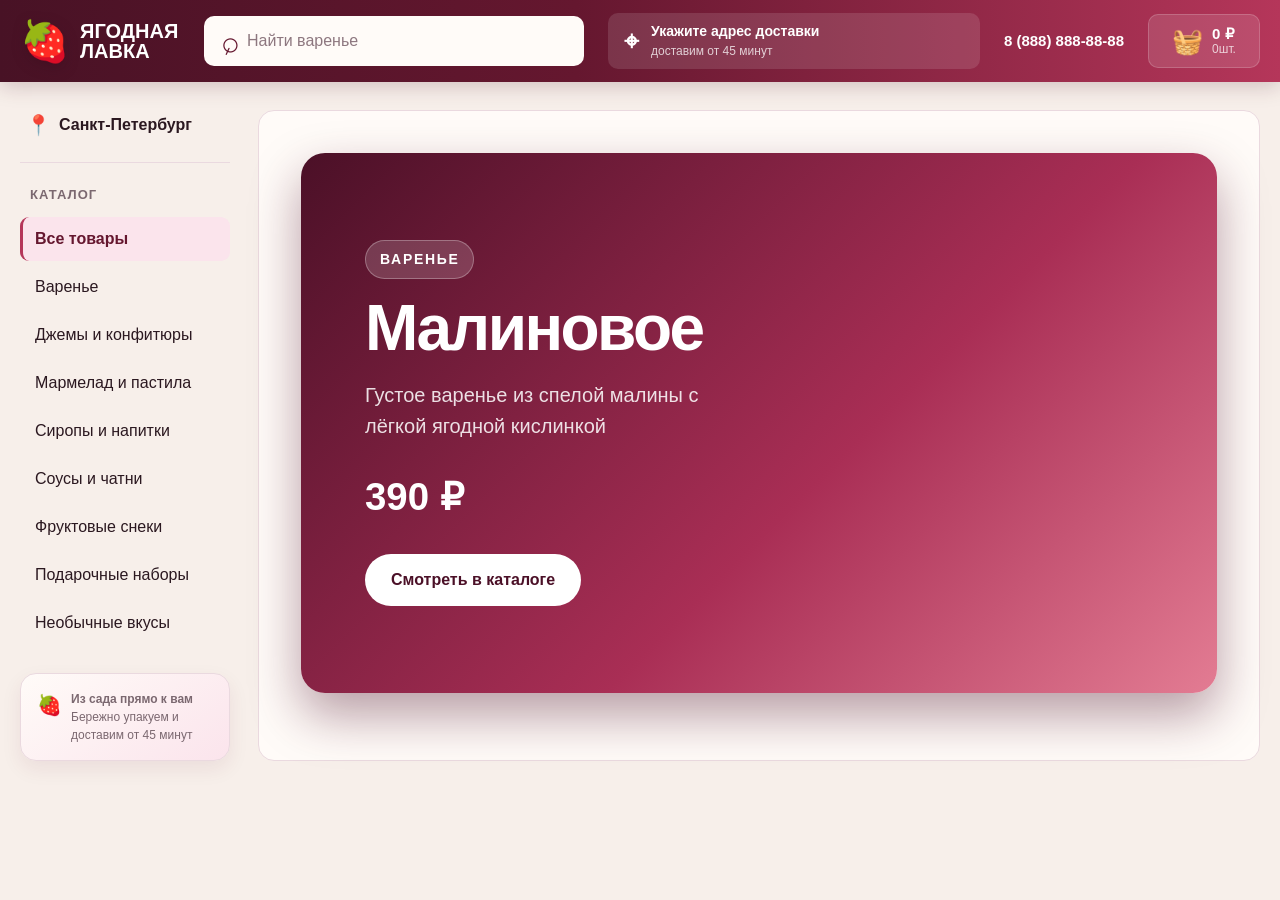
==== web-shop/index.html @ 13951e91 "Add main for the left column" ====
<!doctype html>
<html lang="ru">
  <head>
    <meta charset="UTF-8" />
    <meta name="viewport" content="width=device-width, initial-scale=1.0" />
    <title>Ягодная лавка</title>
    <link rel="stylesheet" href="style.css" />
    <script src="script.js" defer></script>
  </head>

  <body id="top">
    <!-- Шапка -->
    <!-- Логотип -->
    <header class="site-header">
      <div class="site-header__inner">
        <a
          class="logo"
          href="#top"
          aria-label="Ягодная лавка - перейти на главную"
        >
          <span class="logo__icon" aria-hidden="true">🍓</span>
          <span class="logo__text">Ягодная<br />лавка</span>
        </a>
        <!-- Форма поиска -->
        <form class="search" id="search-form" role="search">
          <label class="visually-hidden" for="search-input">
            Поиск товаров
          </label>
          <span class="search__icon" aria-hidden="true">⌕</span>
          <input
            class="search__input"
            id="search-input"
            name="search"
            type="search"
            placeholder="Найти варенье"
            autocomplete="off"
          />
        </form>
        <!-- Адрес доставки -->
        <div class="delivery-info">
          <span class="delivery-info__icon" aria-hidden="true">⌖</span>
          <span>
            <strong>Укажите адрес доставки</strong>
            <small>доставим от 45 минут</small>
          </span>
        </div>
        <!-- Номер для связи -->
        <a class="phone" href="tel:+78888888888">8 (888) 888-88-88</a>

        <button
          class="cart-button"
          id="open-cart-button"
          type="button"
          aria-label="Открыть корзину"
        >
          <span class="cart-button__icon" aria-hidden="true">🧺</span>
          <span class="cart-button__text">
            <strong id="header-cart-total">0 ₽</strong>
            <small><span id="header-cart-count">0</span>шт.</small>
          </span>
        </button>
      </div>
    </header>

    <div class="page" id="top">
      <!-- Боковое меню каталога -->
      <aside class="sidebar" aria-label="Разделы Ягодной лавки">
        <p class="sidebar__city">
          <span class="sidebar__city-icon" aria-hidden="true">📍</span>
          Санкт-Петербург
        </p>

        <nav class="sidebar__nav" aria-label="Категории товаров">
          <h2 class="sidebar__title">Каталог</h2> 

          <button class="sidebar__link is-active" type="button" data-category="Все">Все товары</button>
          <button class="sidebar__link" type="button" data-category="Варенье">Варенье</button>
          <button class="sidebar__link" type="button" data-category="Джемы и конфитюры">Джемы и конфитюры</button>
          <button class="sidebar__link" type="button" data-category="Мармелад и пастила">Мармелад и пастила</button>
          <button class="sidebar__link" type="button" data-category="Сиропы и напитки">Сиропы и напитки</button>
          <button class="sidebar__link" type="button" data-category="Соусы и чатни">Соусы и чатни</button>
          <button class="sidebar__link" type="button" data-category="Фркутовые снеки">Фруктовые снеки</button>
          <button class="sidebar__link" type="button" data-category="Подарочные наборы">Подарочные наборы</button>
          <button class="sidebar__link" type="button" data-category="Необычные вкусы">Необычные вкусы</button>
        </nav>
        <div class="sidebar__note">
          <span aria-hidden="true">🍓</span>
          <p>
            <strong>Из сада прямо к вам</strong><br />Бережно упакуем и доставим от 45 минут
          </p>
        </div>
    </aside>

    <!-- Основное содержимое страницы -->
    <main class="content">
      <!-- главный баннер с меняющимися вкусами -->
       <section class="flavor-hero" id="hero" aria-labelledby="hero-title">
        <!-- весь текст -->
          <div class="flavor-hero__content">
            <p class="flavor-hero__type" id="hero-type">
              Варенье
            </p>
            <h1 class="flavor-hero__title" id="hero-title">
              Малиновое
            </h1>
            <p class="flavor-hero__description" id="hero-description">
              Густое варенье из спелой малины с лёгкой ягодной кислинкой
            </p>
            <p class="flavor-hero__price" id="hero-price">
              390 ₽
            </p>
            <a class="flavor-hero__button" id="hero-button" href="#catalog">
              Смотреть в каталоге
            </a>
          </div>

          <!-- Банка и названия вкусов -->
          <div class="flavor-hero__visual"> 
            
          </div>
       </section>

    </main>
  </body>
</html>
---- web-shop/style.css ----
/* =========================================================
   1. Общие настройки и переменные
   ========================================================= */

:root {
  --color-primary: #b5365a;
  --color-primary-dark: #65172f;
  --color-accent: #e8b44f;
  --color-text: #2b1820;
  --color-surface: #fffbf8;
  --color-background: #f7efea;
  --color-border: #ead9df;
  --color-primary-light: #fbe4ec;
  --color-muted: #7b6870;
  --radius-medium: 16px;

  --radius-small: 10px;

  --page-width: 1600px;
  --transition: 180ms ease;
}

*,
*::before,
*::after {
  box-sizing: border-box;
}

html {
  scroll-behavior: smooth;
}

body {
  min-width: 320px;
  margin: 0;

  color: var(--color-text);
  background: var(--color-background);

  font-family: Arial, Helvetica, sans-serif;
  line-height: 1.5;
}

button,
input {
  font: inherit;
}

button,
a {
  -webkit-tap-highlight-color: transparent;
}

button {
  color: inherit;
}

a {
  color: inherit;
  text-decoration: none;
}

img {
  display: block;
  max-width: 100%;
}

h1,
h2,
h3,
p {
  margin-top: 0;
}

button:focus-visible,
a:focus-visible,
input:focus-visible {
  outline: 3px solid var(--color-accent);
  outline-offset: 3px;
}

.visually-hidden {
  position: absolute;

  width: 1px;
  height: 1px;

  padding: 0;
  margin: -1px;

  overflow: hidden;
  clip: rect(0, 0, 0, 0);
  white-space: nowrap;

  border: 0;
}

/* состояниии при наведении и фокусе */
.flavor-hero__button:hover,
.flavor-hero__button:focus-visible {
  color: #ffffff;
  background-color: transparent;
  border-color: rgba(255, 255, 255, 0.8);
  transform: translateY(-2px);
  box-shadow: 0 12px 24px rgba(58, 9, 28, 0.25);
}



.button {
  display: inline-flex;
  min-height: 48px;
  align-items: center;
  justify-content: center;
  padding: 12px 24px;
  border: 0;
  border-radius: 999px;
  font-weight: 700;
  cursor: pointer;
  transition:
    transform var(--transition),
    background-color var(--transition),
    box-shadow var(--transition);
}

.button:active {
  transform: translateY(0);
}

/* =========================================================
   2. Верхняя шапка
   ========================================================= */

.site-header {
  position: sticky;
  top: 0;
  z-index: 20;

  color: #ffffff;

  background: linear-gradient(
    90deg,
    #481225 0%,
    var(--color-primary-dark) 45%,
    var(--color-primary) 100%
  );

  box-shadow: 0 4px 20px rgba(72, 18, 37, 0.22);
}

.site-header__inner {
  display: grid;

  width: min(calc(100% - 40px), var(--page-width));
  min-height: 82px;

  grid-template-columns:
    160px
    minmax(230px, 380px)
    minmax(260px, 1fr)
    auto
    auto;

  align-items: center;
  gap: 24px;

  margin-inline: auto;
}

/* =========================================================
   3. Логотип
   ========================================================= */

.logo {
  display: inline-flex;
  align-items: center;
  gap: 10px;

  font-size: 20px;
  font-weight: 900;
  line-height: 1;
  text-transform: uppercase;
}

.logo__icon {
  font-size: 40px;
  line-height: 1;

  filter: drop-shadow(0 4px 7px rgba(45, 7, 22, 0.28));
}

/* =========================================================
   4. Поиск
   ========================================================= */

.search {
  display: flex;

  min-width: 0;
  height: 50px;

  align-items: center;
  gap: 8px;

  padding-inline: 16px;

  color: var(--color-text);
  background: var(--color-surface);

  border-radius: var(--radius-small);
}

.search:focus-within {
  box-shadow: 0 0 0 3px rgba(255, 207, 90, 0.9);
}

.search__icon {
  color: var(--color-primary-dark);

  font-size: 31px;
  line-height: 1;

  transform: rotate(-20deg);
}

.search__input {
  width: 100%;
  min-width: 0;

  padding: 0;

  color: var(--color-text);
  background: transparent;

  border: 0;
  outline: 0;
}

.search__input::placeholder {
  color: #8d777f;
}

/* =========================================================
   5. Информация о доставке
   ========================================================= */

.delivery-info {
  display: flex;

  min-width: 0;
  min-height: 54px;

  align-items: center;
  gap: 12px;

  padding: 10px 16px;

  background: rgba(255, 255, 255, 0.12);
  border-radius: var(--radius-small);

  font-size: 14px;
  font-weight: 700;
  line-height: 1.25;
}

.delivery-info__icon {
  flex-shrink: 0;

  font-size: 26px;
  line-height: 1;
}

.delivery-info__text {
  min-width: 0;
}

.delivery-info small {
  display: block;
  margin-top: 3px;
  color: rgba(255, 255, 255, 0.76);
  font-size: 12px;
  font-weight: 400;
}

/* =========================================================
   6. Телефон
   ========================================================= */

.phone {
  white-space: nowrap;

  font-size: 15px;
  font-weight: 700;

  transition: color var(--transition);
}

.phone:hover {
  color: #ffd4df;
}

/* =========================================================
   7. Корзина
   ========================================================= */

.cart-button {
  display: flex;

  min-width: 112px;
  min-height: 54px;

  align-items: center;
  justify-content: center;
  gap: 9px;

  padding: 8px 13px;

  color: #ffffff;
  background: rgba(255, 255, 255, 0.12);

  border: 1px solid rgba(255, 255, 255, 0.18);
  border-radius: var(--radius-small);

  cursor: pointer;

  transition: background-color var(--transition);
}

.cart-button:hover {
  background: rgba(255, 255, 255, 0.22);
}

.cart-button__icon {
  flex-shrink: 0;

  font-size: 25px;
  line-height: 1;
}

.cart-button__text {
  display: flex;
  flex-direction: column;

  align-items: flex-start;

  line-height: 1.15;
}

.cart-button__text strong {
  font-size: 15px;
}

.cart-button__text small {
  color: rgba(255, 255, 255, 0.74);

  font-size: 12px;
}

/* ===================================================
    Боковое меню 
  ====================================================*/

.page {
  display: grid;
  width: min(100% - 40px, var(--page-width));
  grid-template-columns: 210px minmax(0, 1fr);
  gap: 28px;
  margin: 28px auto 48px;
}

.sidebar {
  position: sticky;
  top: 110px;
  align-self: start;
}

.sidebar__city {
  display: flex;
  align-items: center;
  gap: 8px;
  padding: 0 6px 22px;
  margin-bottom: 22px;
  border-bottom: 1px solid var(--color-border);
  color: var(--color-text);
  font-weight: 700;
}

.sidebar__city-icon {
  font-size: 20px;
}

.sidebar__nav {
  display: flex;
  flex-direction: column;
  gap: 4px;
}

.sidebar__title {
  margin: 0 0 8px 10px;
  color: var(--color-muted);
  font-size: 13px;
  font-weight: 700;
  letter-spacing: 0.08em;
  text-transform: uppercase;
}

.sidebar__link {
  width: 100%;
  padding: 10px 12px;
  text-align: left;
  background: transparent;
  border: 0;
  border-left: 3px solid transparent;
  border-radius: 9px;
  cursor: pointer;
  transition:
    color var(--transition),
    background-color var(--transition),
    border-color var(--transition);
}

.sidebar__link:hover,
.sidebar__link.is-active {
  color: var(--color-primary-dark);
  background: var(--color-primary-light);
  border-left-color: var(--color-primary);
}

.sidebar__link.is-active {
  font-weight: 700;
}

.sidebar__note {
  display: flex;
  gap: 9px;
  padding: 16px;
  margin-top: 28px;
  color: var(--color-muted);
  background: linear-gradient(
    145deg,
    var(--color-surface),
    var(--color-primary-light)
  );
  border: 1px solid var(--color-border);
  border-radius: var(--radius-medium);
  box-shadow: 0 8px 20px rgba(101, 23, 47, 0.08);
  font-size: 12px;
}

.sidebar__note p {
  margin-bottom: 0;
}

.sidebar__note span {
  font-size: 20px;
}

.content {
  min-width: 0;
  padding: 42px;
  background: var(--color-surface);
  border: 1px solid var(--color-border);
  border-radius: var(--radius-medium);
}

/* Большой рекламный баннер */

.content {
  min-width: 0;
  padding: 42px;
  background: var(--color-surface);
  border: 1px solid var(--color-border);
  border-radius: var(--radius-medium);
}

.flavor-hero {
  --hero-color-dark: #4b1027;
  --hero-color-main: #a92e55;
  --hero-color-light: #e37c93;

  position: relative;
  display: grid;
  grid-template-columns: minmax(0, 1.05fr) minmax(300px, 0.95fr);

  align-items: center;
  gap: clamp(24px, 4vw, 72px);
  min-height: 540px;
  padding: clamp(32px, 5vw, 72px);
  overflow: hidden;
  color: #ffffff;

  background: linear-gradient(135deg, var(--hero-color-dark) 0%, var(--hero-color-main) 58%, var(--hero-color-light) 100%);
  border-radius: 24px;
  box-shadow: 0 22px 50px rgba(75, 16, 39, 0.40);
}

.flavor-hero__content {
  position: relative;
  z-index: 2;
  max-width: 560px;
}

.flavor-hero__type {
  display: inline-block;
  margin: 0 0 18px;
  padding: 8px 14px;

  color: #ffffff;
  background-color: rgba(255,255, 255, 0.16);
  border: 1px solid rgba(255, 255, 255, 0.28);
  border-radius: 999px;

  font-size: 14px; /* размер текста */
  font-weight: 700; /* жирный текст, если 400 - обычный */
  letter-spacing: 0.12em; /* увеличение расстояние между буквами*/
  text-transform: uppercase;
}

.flavor-hero__title {
  margin: 0 0 20px;
  font-size: clamp(42px, 5vw, 76px);
  line-height: 0.98;
  letter-spacing: -0.04em;
}

.flavor-hero__description {
  max-width: 500px;
  margin: 0 0 26px;
  color: rgba(255, 255, 255, 0.86);
  font-size: clamp(16px, 1.6vw, 20px);
  line-height: 1.55;
}

.flavor-hero__price {
  margin: 0 0 28px;
  font-size: clamp(28px, 3vw, 42px);
  font-weight: 800;
}

.flavor-hero__button {
  display: inline-flex;
  align-items: center;
  justify-content: center;
  min-height: 52px;
  color: var(--hero-color-dark);
  padding: 12px 24px;
  background-color: #ffffff;
  border: 2px solid transparent;
  border-radius: 999px;
  font-weight: 700;
  text-decoration: none;
  cursor: pointer;
  transition:
    color 200ms ease,
    background-color 200ms ease,
    transform 200ms ease,
    box-shadow 200ms ease;
}
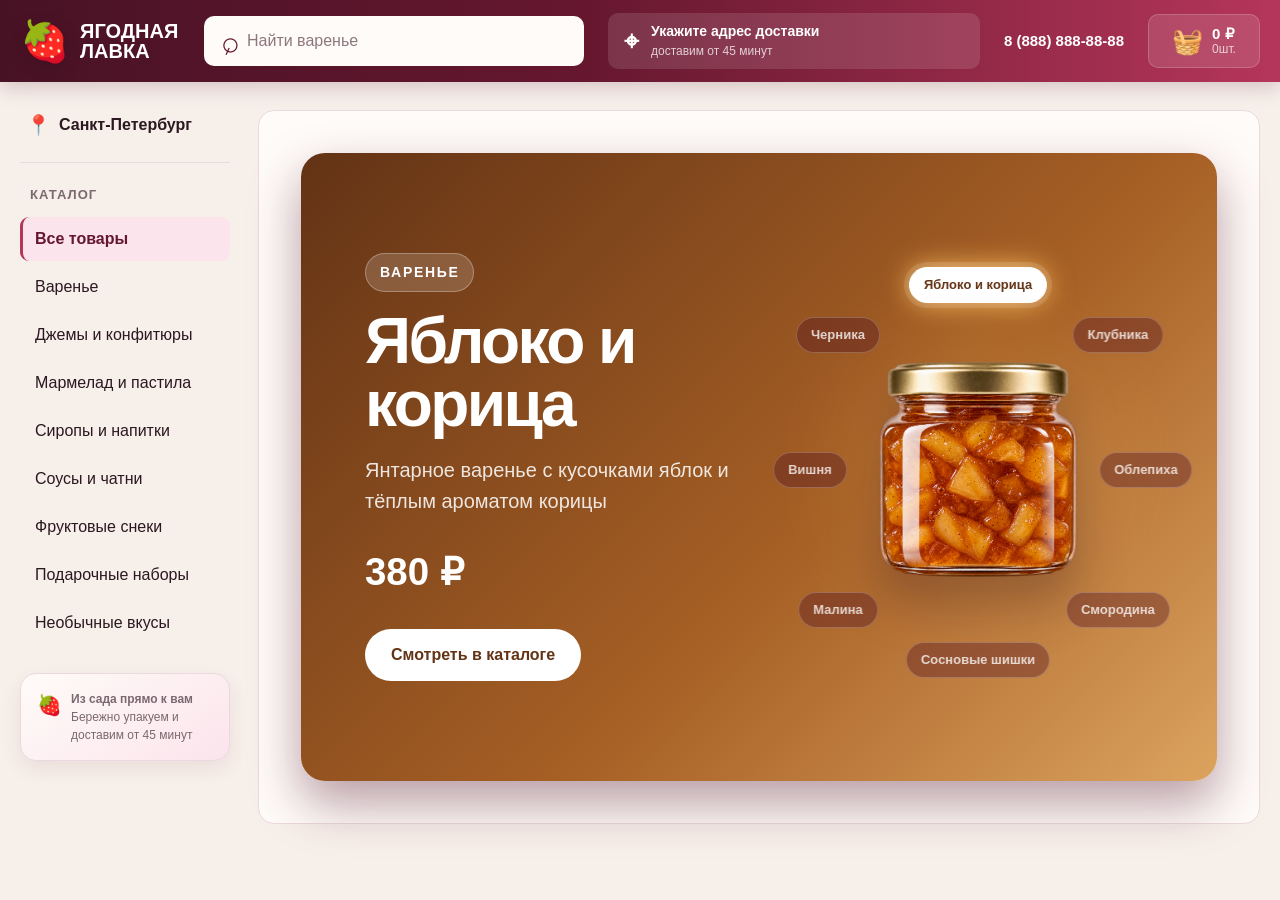
==== commit d8348d1f: "Add the right part of main" ====
--- a/web-shop/index.html
+++ b/web-shop/index.html
@@ -101,13 +101,13 @@
               Варенье
             </p>
             <h1 class="flavor-hero__title" id="hero-title">
-              Малиновое
+              Яблоко и корица
             </h1>
             <p class="flavor-hero__description" id="hero-description">
-              Густое варенье из спелой малины с лёгкой ягодной кислинкой
+              Янтарное варенье с кусочками яблок и тёплым ароматом корицы
             </p>
             <p class="flavor-hero__price" id="hero-price">
-              390 ₽
+              380 ₽
             </p>
             <a class="flavor-hero__button" id="hero-button" href="#catalog">
               Смотреть в каталоге
@@ -116,10 +116,25 @@
 
           <!-- Банка и названия вкусов -->
           <div class="flavor-hero__visual"> 
-            
+            <!-- севечние и банка-->
+            <div class="flavor-hero__picture">
+              <span class="flavor-hero__glow" aria-hidden="true"></span>
+              <img class="flavor-hero__image" id="hero-image" src="images/hero-apple-cinnamon.png" alt="Банка яблочного варенья с корицей" width="1200" height="1200"/>
+            </div>
+            <!-- кнопки вкусов -->
+            <div class="flavor-hero__flavors" id="hero-flavors" role="group" aria-label="Выберите вкус">
+              <button class="flavor-hero__flavor is-active" type="button" data-hero-index="0" aria-pressed="true">Яблоко и корица</button>
+              <button class="flavor-hero__flavor" type="button" data-hero-index="1" aria-pressed="false">Клубника</button>
+              <button class="flavor-hero__flavor" type="button" data-hero-index="2" aria-pressed="false">Облепиха</button>
+              <button class="flavor-hero__flavor" type="button" data-hero-index="3" aria-pressed="false">Смородина</button>
+              <button class="flavor-hero__flavor" type="button" data-hero-index="4" aria-pressed="false">Сосновые шишки</button>
+              <button class="flavor-hero__flavor" type="button" data-hero-index="5" aria-pressed="false">Малина</button>
+              <button class="flavor-hero__flavor" type="button" data-hero-index="6" aria-pressed="false">Вишня</button>
+              <button class="flavor-hero__flavor" type="button" data-hero-index="7" aria-pressed="false">Черника</button>
+            </div>
           </div>
        </section>
-
-    </main>
+      </main>
+    </div>
   </body>
 </html>
--- a/web-shop/style.css
+++ b/web-shop/style.css
@@ -95,6 +95,10 @@
   border: 0;
 }
 
+/*===============================================
+  НАВЕДЕНИЕ
+  ============================================= */
+
 /* состояниии при наведении и фокусе */
 .flavor-hero__button:hover,
 .flavor-hero__button:focus-visible {
@@ -103,6 +107,36 @@
   border-color: rgba(255, 255, 255, 0.8);
   transform: translateY(-2px);
   box-shadow: 0 12px 24px rgba(58, 9, 28, 0.25);
+}
+
+/* состояние эффекта при наведении */
+.flavor-hero__picture:hover
+  .flavor-hero__glow {
+  opacity: 0.82;
+  transform: scale(1.22);
+}
+
+/* состояние при наведении на картинку */
+.flavor-hero__picture:hover
+  .flavor-hero__image {
+  transform: translateY(-8px) scale(1.045); /* поднятие и увеличение */
+
+  filter: drop-shadow(
+    0 36px 32px rgba(42, 5, 20, 0.45)
+  );
+}
+
+/* при изменении картинки */
+.flavor-hero__image.is-changing {
+  opacity: 0;
+  transform: scale(0.94);
+}
+
+/* состояние при наведении на кнопку */
+.flavor-hero__flavor:hover {
+  color: #ffffff;
+  background-color: rgba(255, 255, 255, 0.16);
+  border-color: rgba(255, 255, 255, 0.6);
 }
 
 
@@ -556,3 +590,171 @@
     transform 200ms ease,
     box-shadow 200ms ease;
 } 
+
+.flavor-hero__visual {
+  position: relative;
+  z-index: 1;
+  display: grid;
+  place-items: center;
+  min-width: 0;
+  min-height: 500px;
+}
+
+.flavor-hero__picture {
+  position: relative;
+  z-index: 2;
+  display: grid;
+  place-items: center;
+  width: min(58%, 340px);
+  min-width: 260px;
+}
+
+.flavor-hero__glow {
+  position: absolute;
+  z-index: -1;
+
+  width: 90%;
+  aspect-ratio: 1;
+
+  background-color: var(--hero-glow-color, #ff6d9a);
+
+  border-radius: 50%;
+  opacity: 0.35;
+  filter: blur(55px);
+  transform: scale(0.9);
+
+  transition:
+    opacity 350ms ease,
+    transform 350ms ease,
+    background-color 500ms ease;
+}
+
+.flavor-hero__image {
+  position: relative;
+  z-index: 2;
+
+  display: block;
+  width: 100%;
+  height: auto;
+
+  object-fit: contain;
+
+  filter: drop-shadow(
+    0 28px 24px rgba(42, 5, 20, 0.3)
+  );
+
+  opacity: 1;
+
+  transition:
+    opacity 220ms ease,
+    transform 350ms ease,
+    filter 350ms ease;
+
+}
+
+.flavor-hero__flavors {
+  position: absolute;
+  inset: 0;
+  z-index: 3;
+  pointer-events: none;
+}
+
+.flavor-hero__flavor {
+  position: absolute;
+
+  max-width: 150px;
+  padding: 9px 14px;
+
+  color: rgba(255, 255, 255, 0.78);
+  background-color: rgba(70, 8, 32, 0.34);
+
+  border: 1px solid rgba(255, 255, 255, 0.22);
+  border-radius: 999px;
+
+  font: inherit;
+  font-size: 13px;
+  font-weight: 700;
+  line-height: 1.2;
+  text-align: center;
+
+  cursor: pointer;
+  pointer-events: auto;
+
+  backdrop-filter: blur(10px);
+
+  transition:
+    color 250ms ease,
+    background-color 250ms ease,
+    border-color 250ms ease,
+    box-shadow 250ms ease,
+    opacity 250ms ease;
+}
+
+.flavor-hero__flavor.is-active {
+  color: var(--hero-color-dark);
+  background-color: #ffffff;
+  border-color: #ffffff;
+
+  box-shadow: 
+    0 0 0 5px rgba(255, 255, 255, 0.12),
+    0 0 28px var(--hero-glow-color, #ff6d9a);
+
+  animation: active-flavor-glow 1.8s ease-in-out infinite;
+}
+/* описание анимированного свечения для работающих кнопок */
+@keyframes active-flavor-glow {
+  0%,
+  100% {
+    box-shadow:
+      0 0 0 5px rgba(255, 255, 255, 0.1),
+      0 0 18px var(--hero-glow-color, #ff6d9a);
+  }
+
+  50% {
+    box-shadow:
+      0 0 0 8px rgba(255, 255, 255, 0.18),
+      0 0 36px var(--hero-glow-color, #ff6d9a);
+  }
+}
+
+/* описаине расположения кнопок над банками */
+.flavor-hero__flavor:nth-child(1) {
+  top: 10%;
+  left: 50%;
+  transform: translateX(-50%);
+}
+.flavor-hero__flavor:nth-child(2) {
+  top: 20%;
+  left: 90%;
+  transform: translateX(-50%);
+}
+.flavor-hero__flavor:nth-child(3) {
+  top: 47%;
+  left: 98%;
+  transform: translateX(-50%);
+}
+.flavor-hero__flavor:nth-child(4) {
+  top: 75%;
+  left: 90%;
+  transform: translateX(-50%);
+}
+.flavor-hero__flavor:nth-child(5) {
+  top: 85%;
+  left: 50%;
+  transform: translateX(-50%);
+}
+.flavor-hero__flavor:nth-child(6) {
+  top: 75%;
+  left: 10%;
+  transform: translateX(-50%);
+}
+.flavor-hero__flavor:nth-child(7) {
+  top: 47%;
+  left: 2%;
+  transform: translateX(-50%);
+}
+.flavor-hero__flavor:nth-child(8) {
+  top: 20%;
+  left: 10%;
+  transform: translateX(-50%);
+}
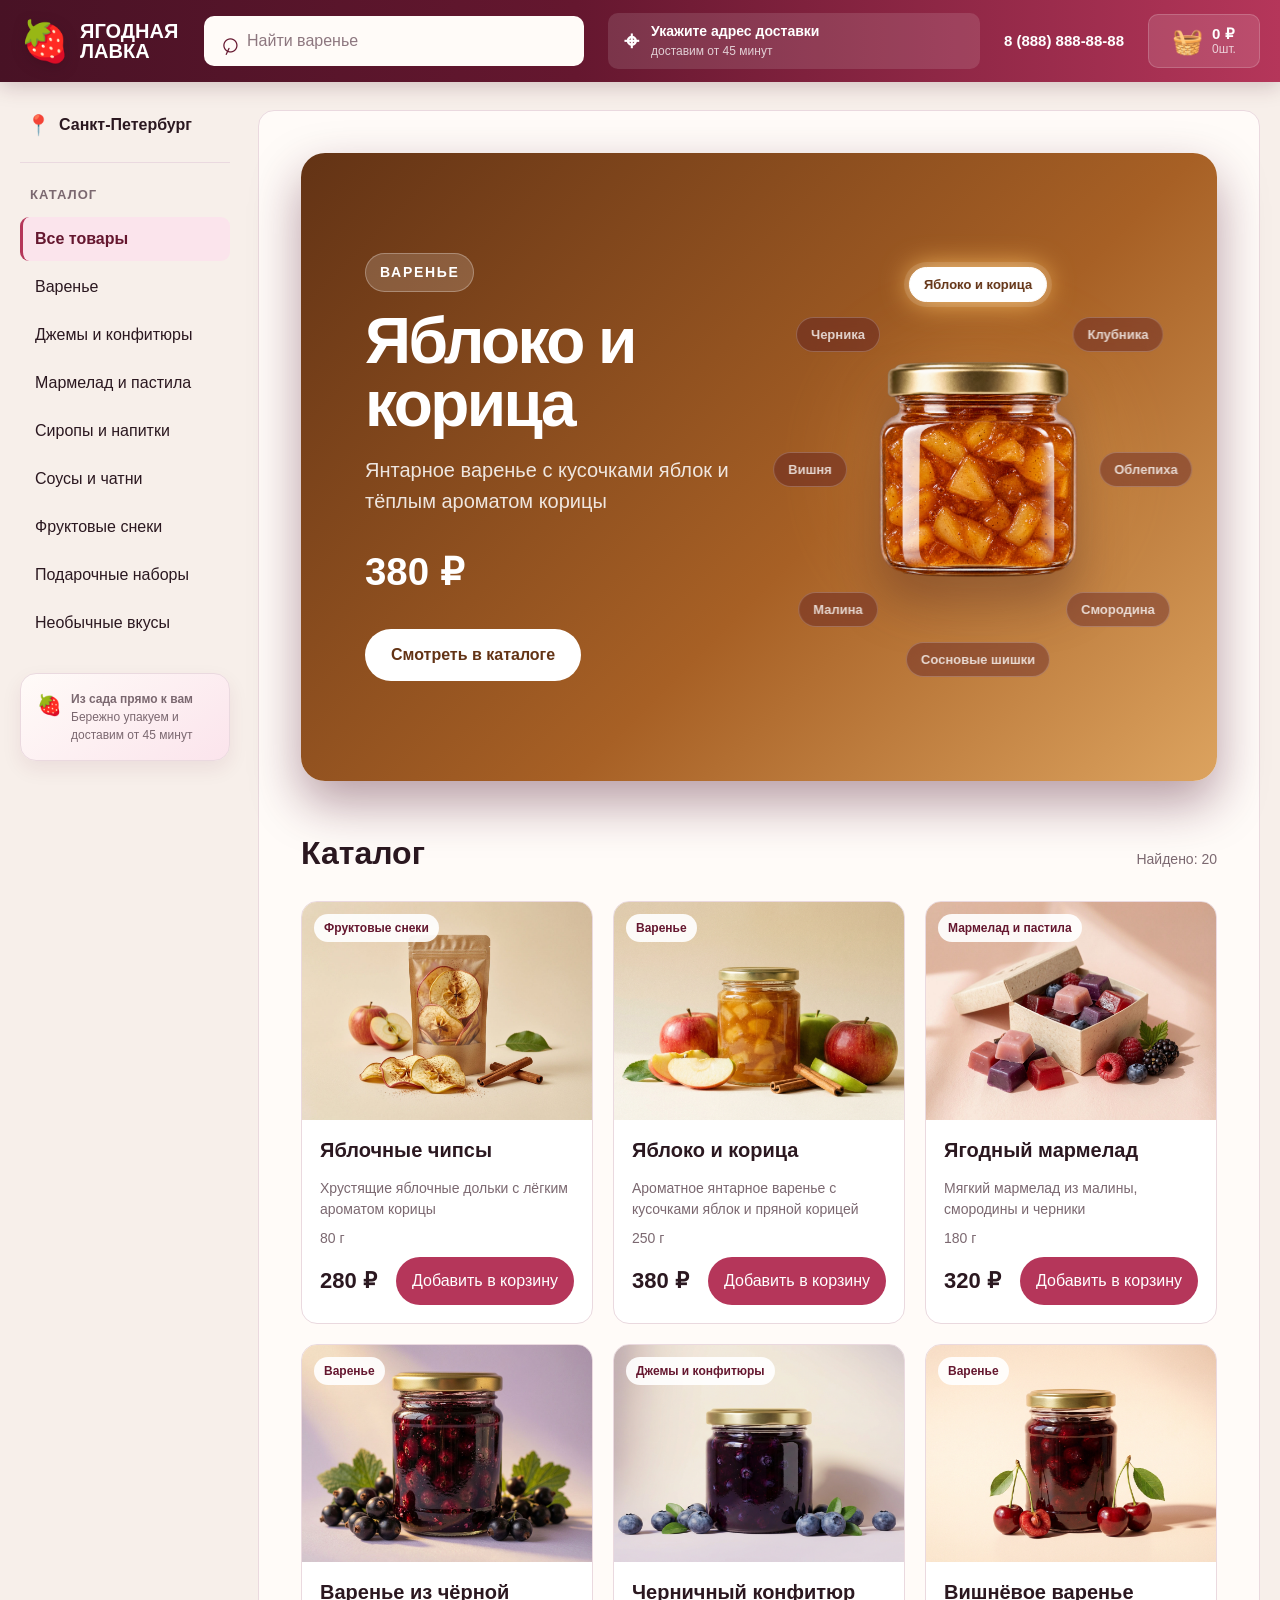
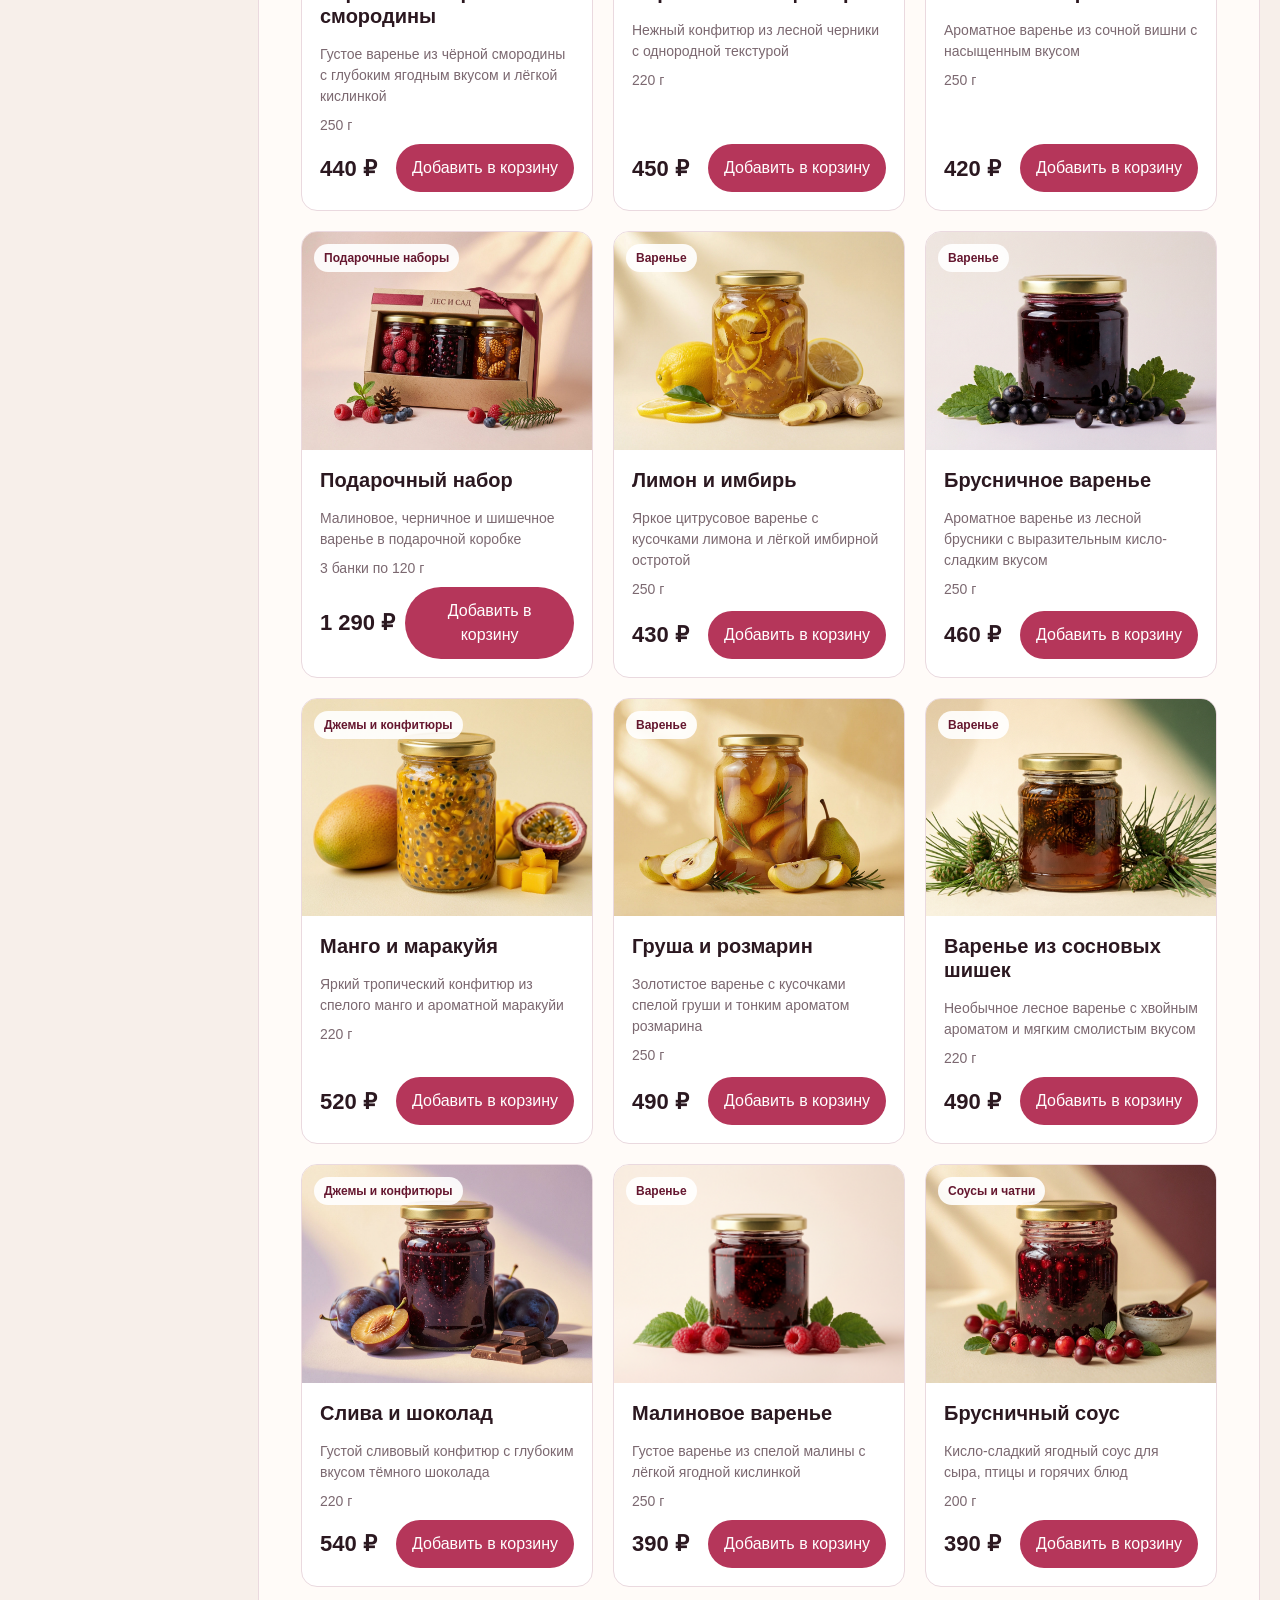
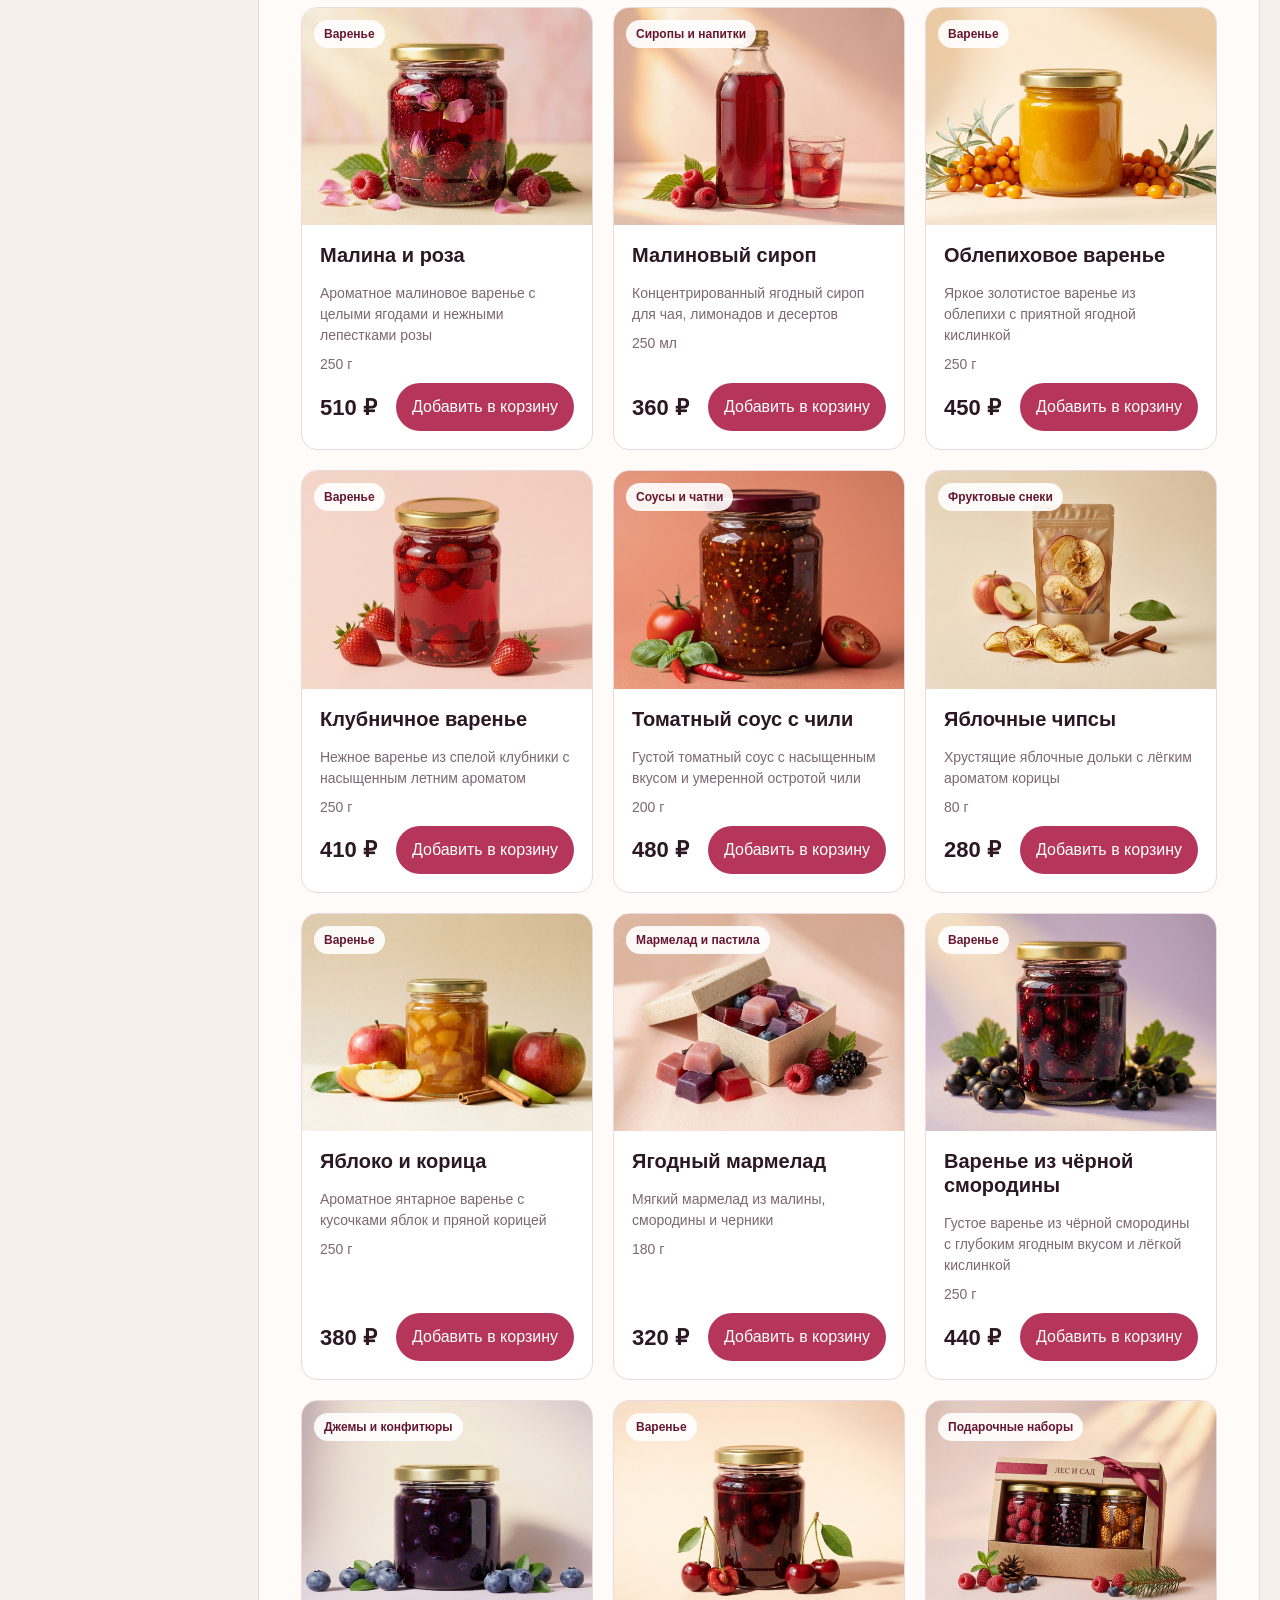
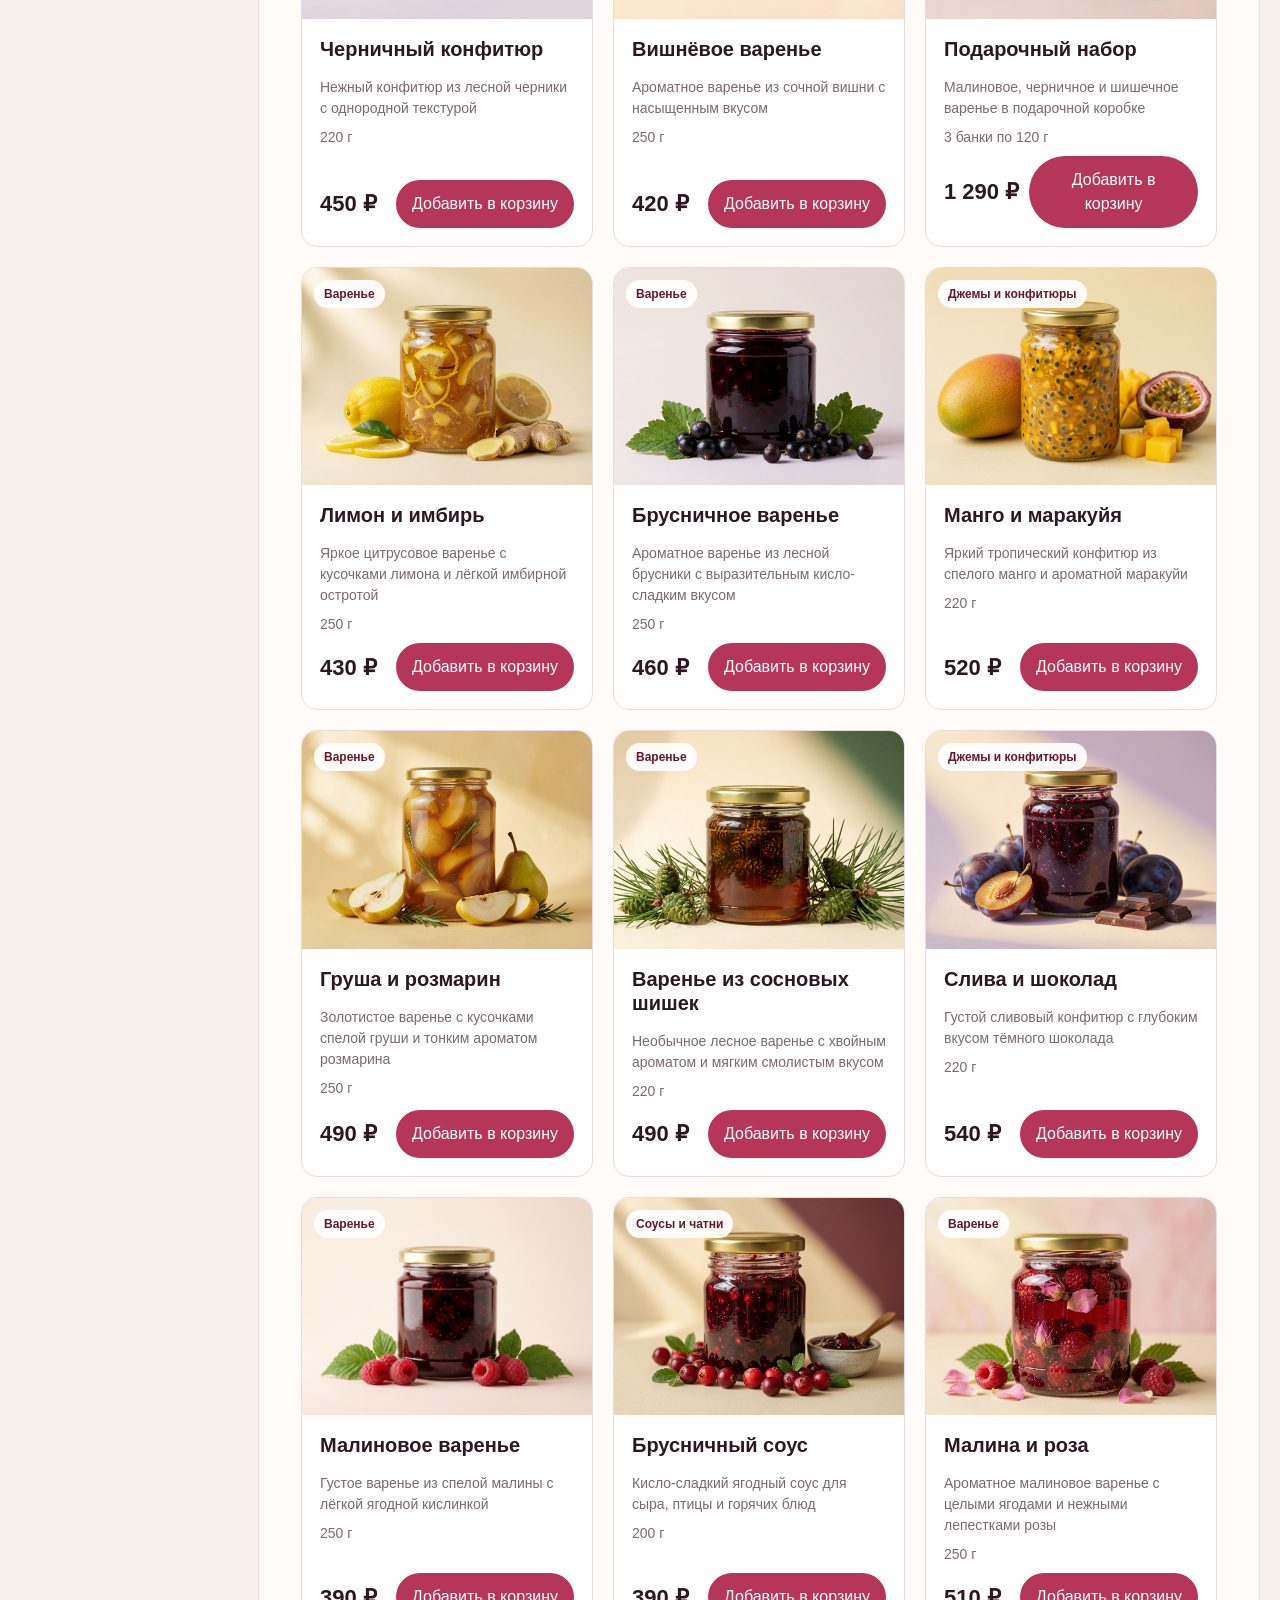
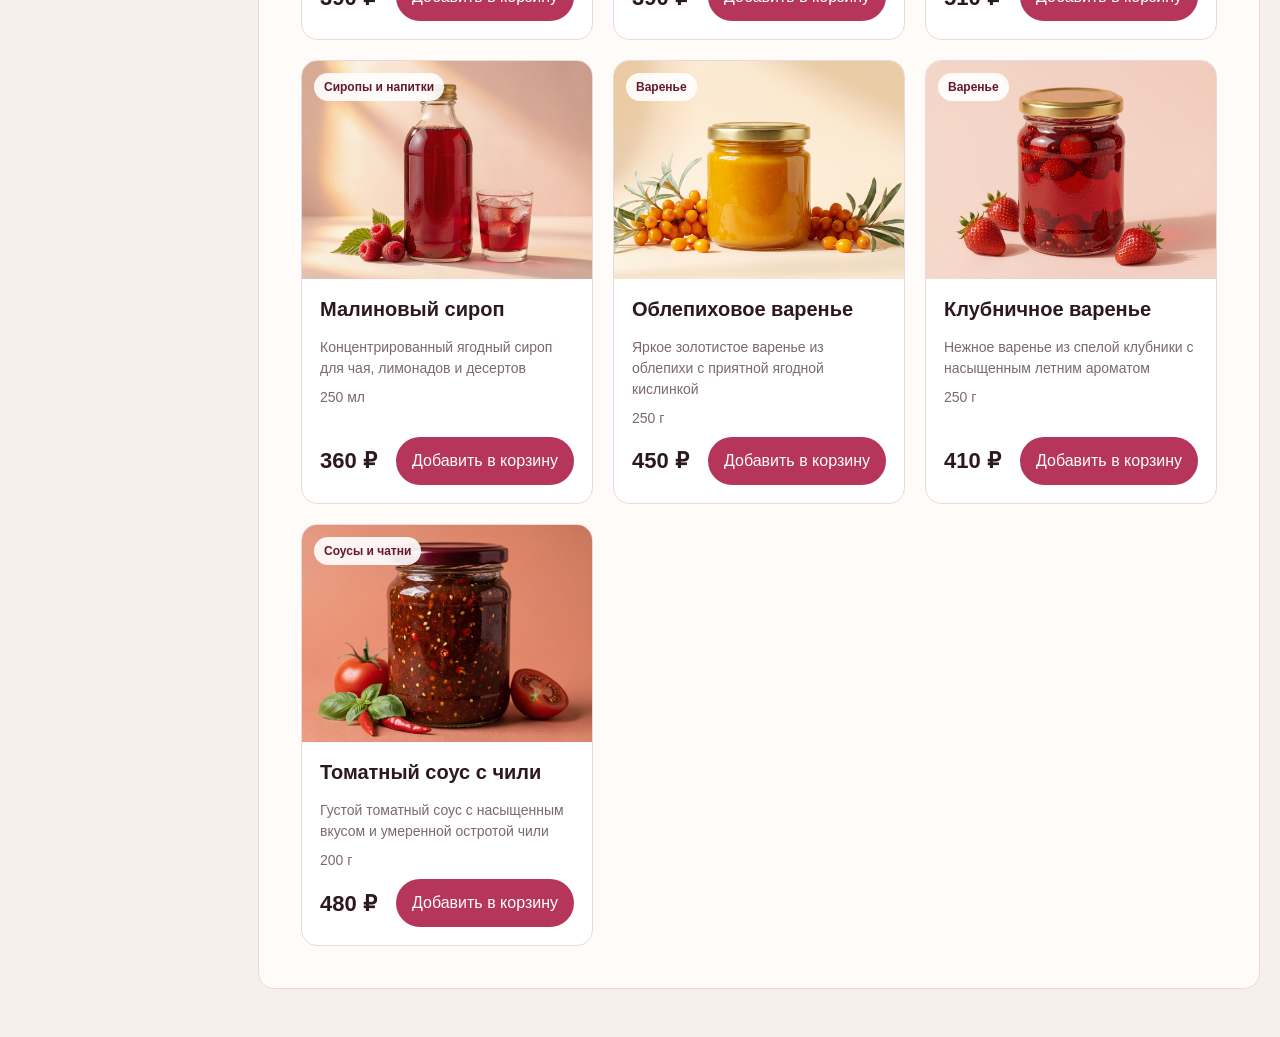
==== commit d032100a: "Add product cards" ====
--- a/web-shop/index.html
+++ b/web-shop/index.html
@@ -133,7 +133,18 @@
               <button class="flavor-hero__flavor" type="button" data-hero-index="7" aria-pressed="false">Черника</button>
             </div>
           </div>
-       </section>
+        </section>
+        <section class="catalog" id="catalog" aria-labelledby="catalog-title">
+          <div class="catalog__heading">
+            <h2 id="catalog-title">Каталог</h2>
+            <p class="catalog__count" id="catalog-count" aria-live="polite"></p>
+          </div>
+          
+
+          <div class="catalog__grid" id="catalog-grid">
+
+          </div>
+        </section>
       </main>
     </div>
   </body>
--- a/web-shop/style.css
+++ b/web-shop/style.css
@@ -757,4 +757,137 @@
   top: 20%;
   left: 10%;
   transform: translateX(-50%);
+}
+
+/* КАРТОЧКА ТОВАРА */
+.catalog {
+  margin-top: 48px;
+  scroll-margin-top: 110px;
+}
+
+.catalog h2 {
+  margin-bottom: 24px;
+  font-size: 32px;
+}
+
+/* колонки для каталога */
+.catalog__grid {
+  display: grid;
+  grid-template-columns: repeat(3, minmax(0, 1fr));
+  gap: 20px;
+}
+
+.product-card {
+  display: flex;
+  flex-direction: column;
+  min-width: 0;
+  overflow: hidden;
+  background: #ffffff;
+  border: 1px solid var(--color-border);
+  border-radius: var(--radius-medium);
+}
+
+.product-card__image-wrap {
+  position: relative;
+  aspect-ratio: 4 / 3;
+  overflow: hidden;
+  background: #f7efea;
+}
+
+.product-card__image {
+  width: 100%;
+  height: 100%;
+  object-fit: cover;
+}
+
+.product-card__body {
+  display: flex;
+  flex: 1;
+  flex-direction: column;
+  padding: 18px;
+}
+
+.product-card__title {
+  margin-bottom: 16px;
+  font-size: 20px;
+  line-height: 1.2;
+}
+
+.product-card button {
+  margin-top: 0;
+  padding: 12px 16px;
+  color: #ffffff;
+  background: var(--color-primary);
+  border: 0;
+  border-radius: 999px;
+  cursor: pointer;
+}
+
+.product-card button:hover {
+  background: var(--color-primary-dark);
+}
+
+.product-card__footer {
+  display: flex;
+  align-items: center;
+  justify-content: space-between;
+  gap: 10px;
+  margin-top: auto;
+}
+
+.product-card__price {
+  margin: 0;
+  font-size: 22px;
+  font-weight: 800;
+  white-space: nowrap;
+}
+
+.product-card__category {
+  position: absolute;
+  top: 12px;
+  left: 12px;
+  padding: 5px 10px;
+  color: var(--color-primary-dark);
+  background: rgba(255, 255, 255, 0.9);
+  border-radius: 999px;
+  font-size: 12px;
+  font-weight: 700;
+}
+.product-card__description {
+  margin-bottom: 8px;
+  color: var(--color-muted);
+  font-size: 14px;
+}
+
+.product-card__weight {
+  margin-bottom: 8px;
+  color: var(--color-muted);
+  font-size: 14px;
+}
+.catalog__heading {
+  display: flex;
+  align-items: baseline;
+  justify-content: space-between;
+  gap: 16px;
+}
+
+.catalog__count {
+  margin: 0 0 24px;
+  color: var(--color-muted);
+  font-size: 14px;
+}
+
+/* ДЛЯ ТЕЛЕФОНА И ПЛАНШЕТА */
+
+/* карточки товаров в ряд для планшета */
+@media (max-width: 900px) {
+  .catalog__grid {
+    grid-template-columns: repeat(2, minmax(0, 1fr));
+  }
+}
+/* карточки товаров для телефона */
+@media (max-width: 600px) {
+  .catalog__grid {
+    grid-template-columns: 1fr;
+  }
 }
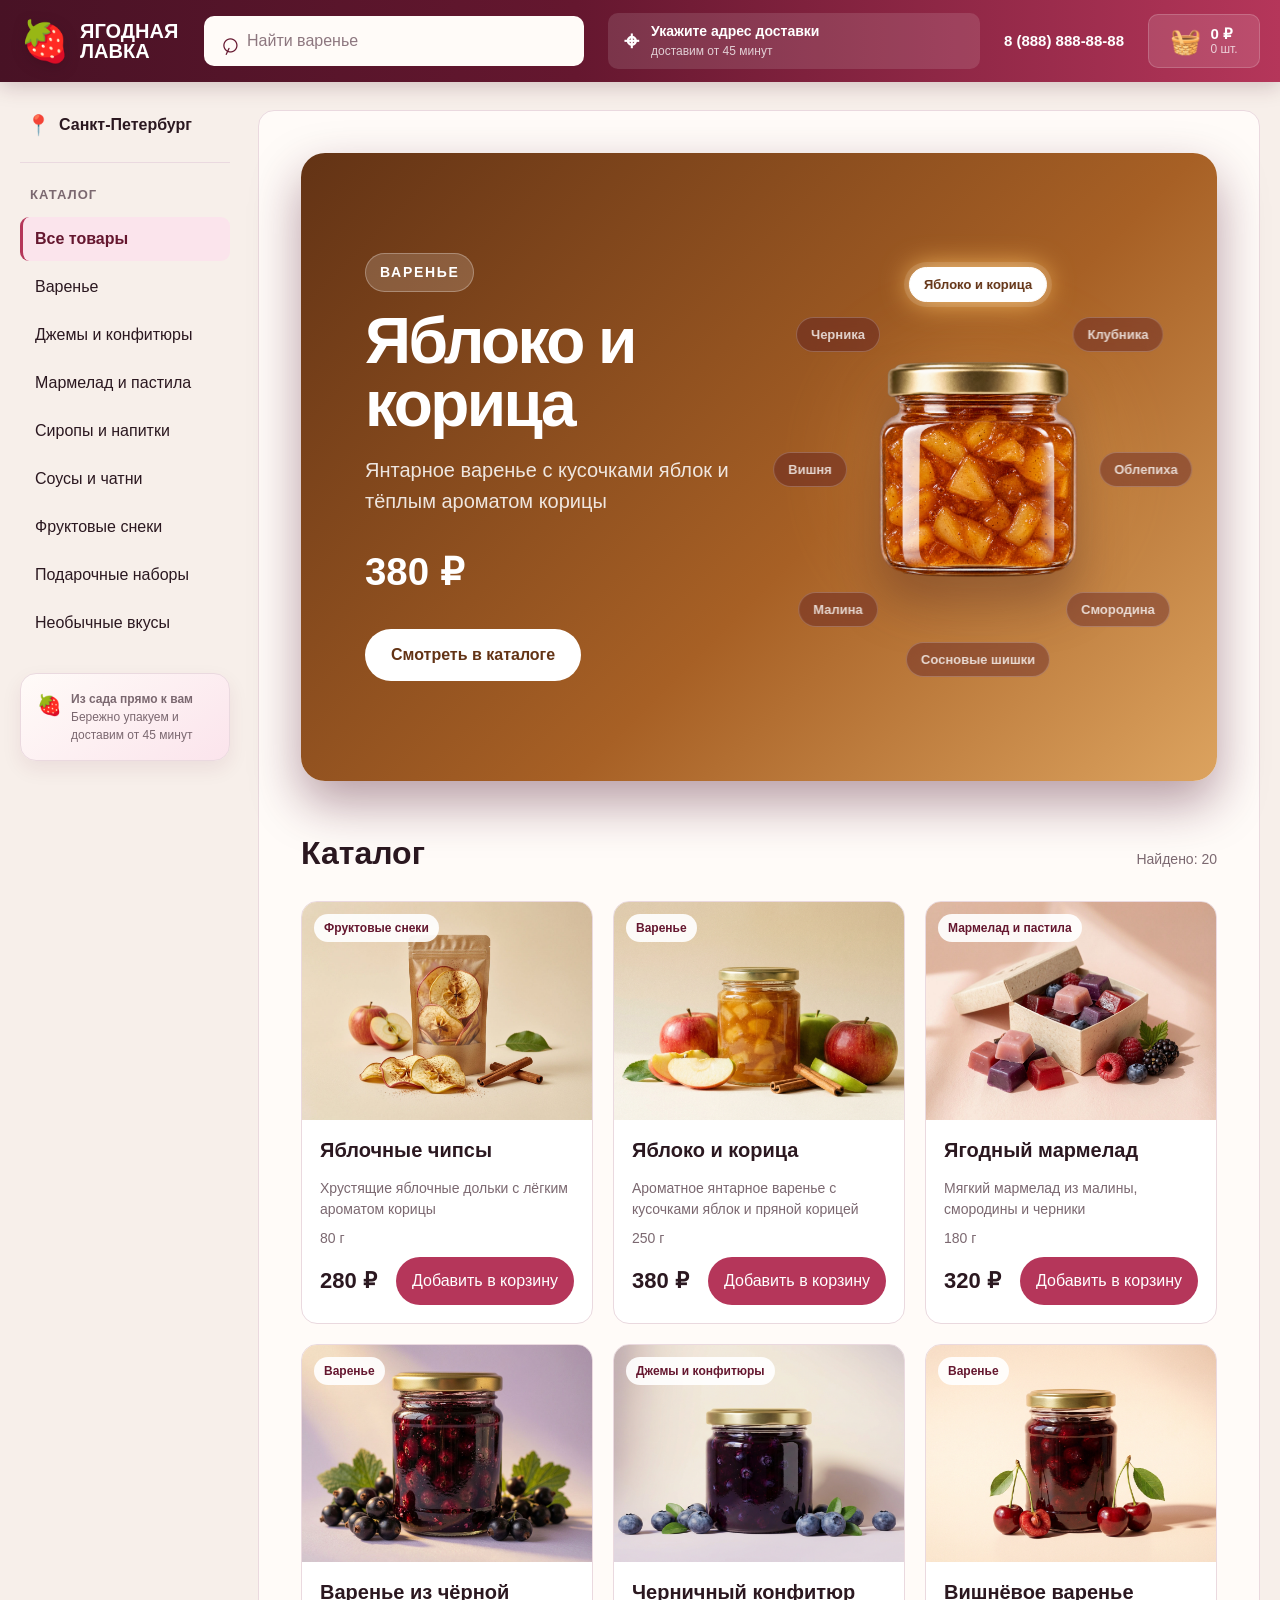
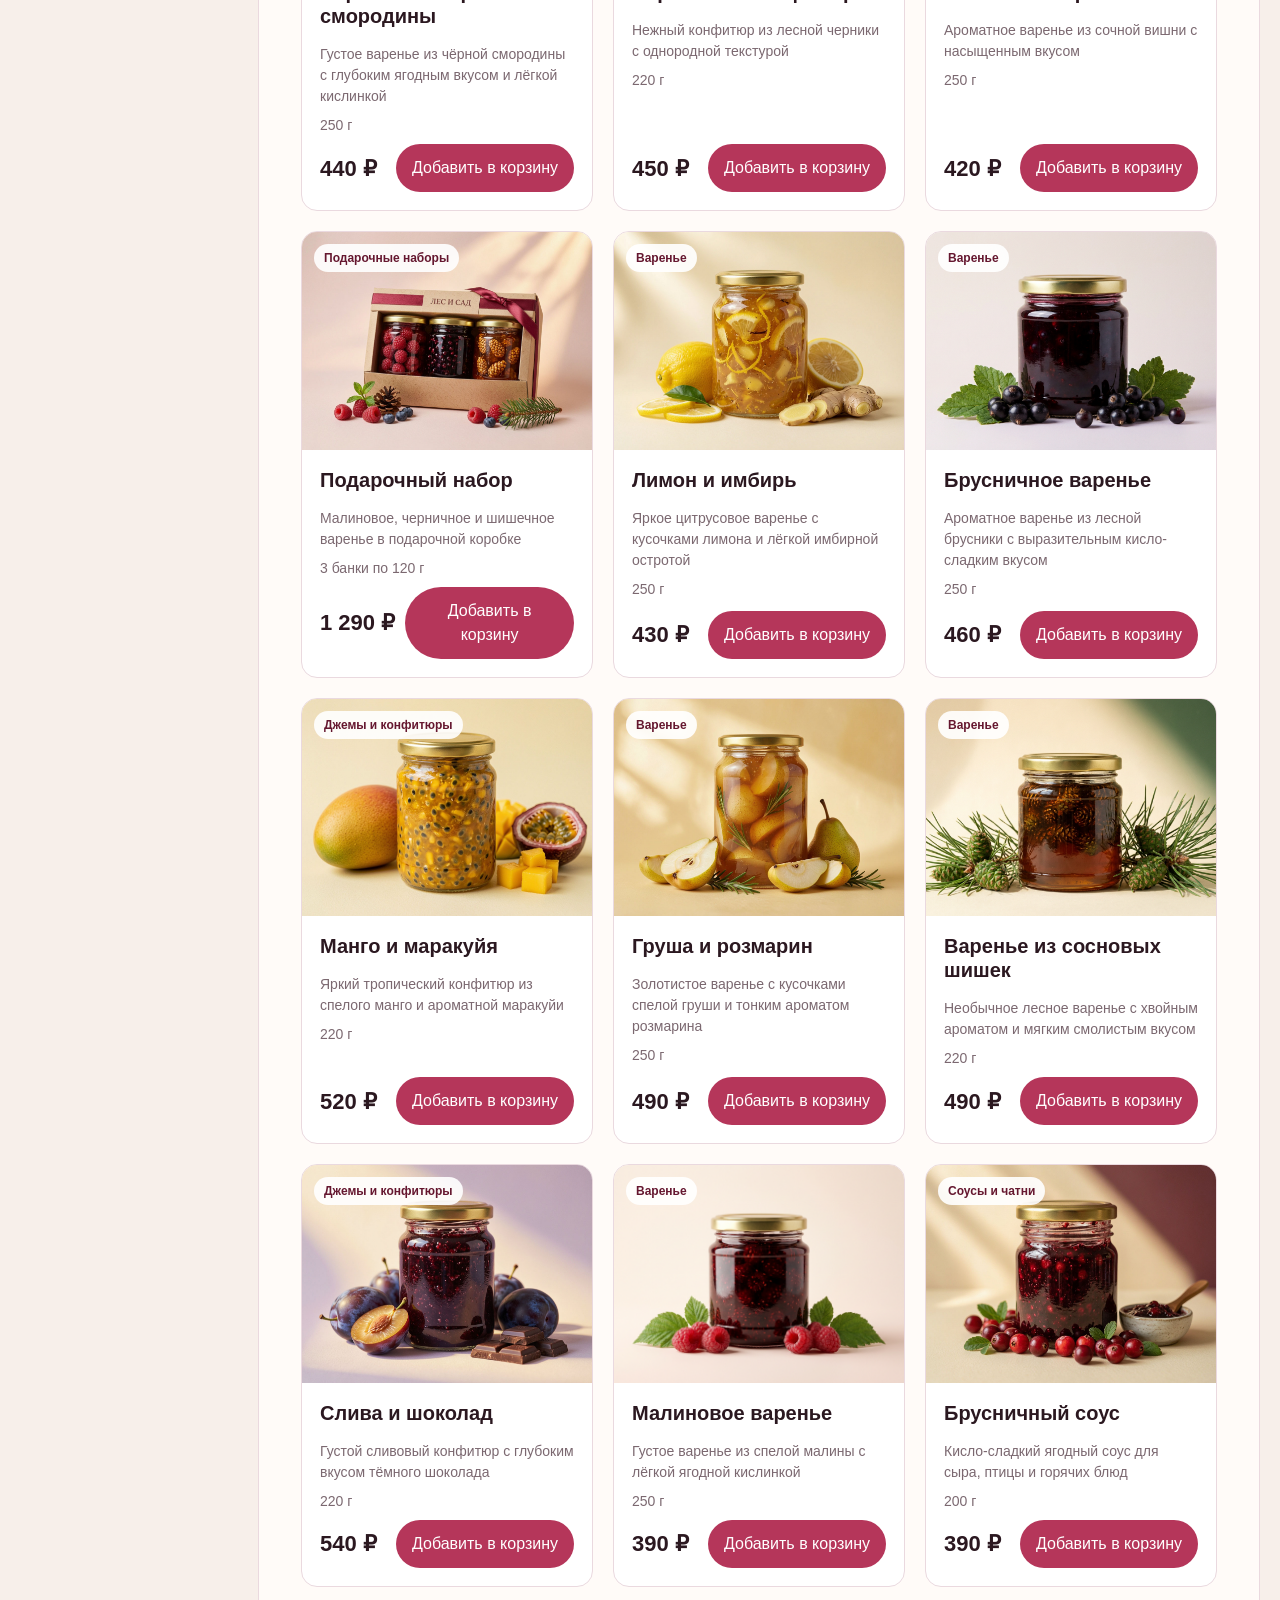
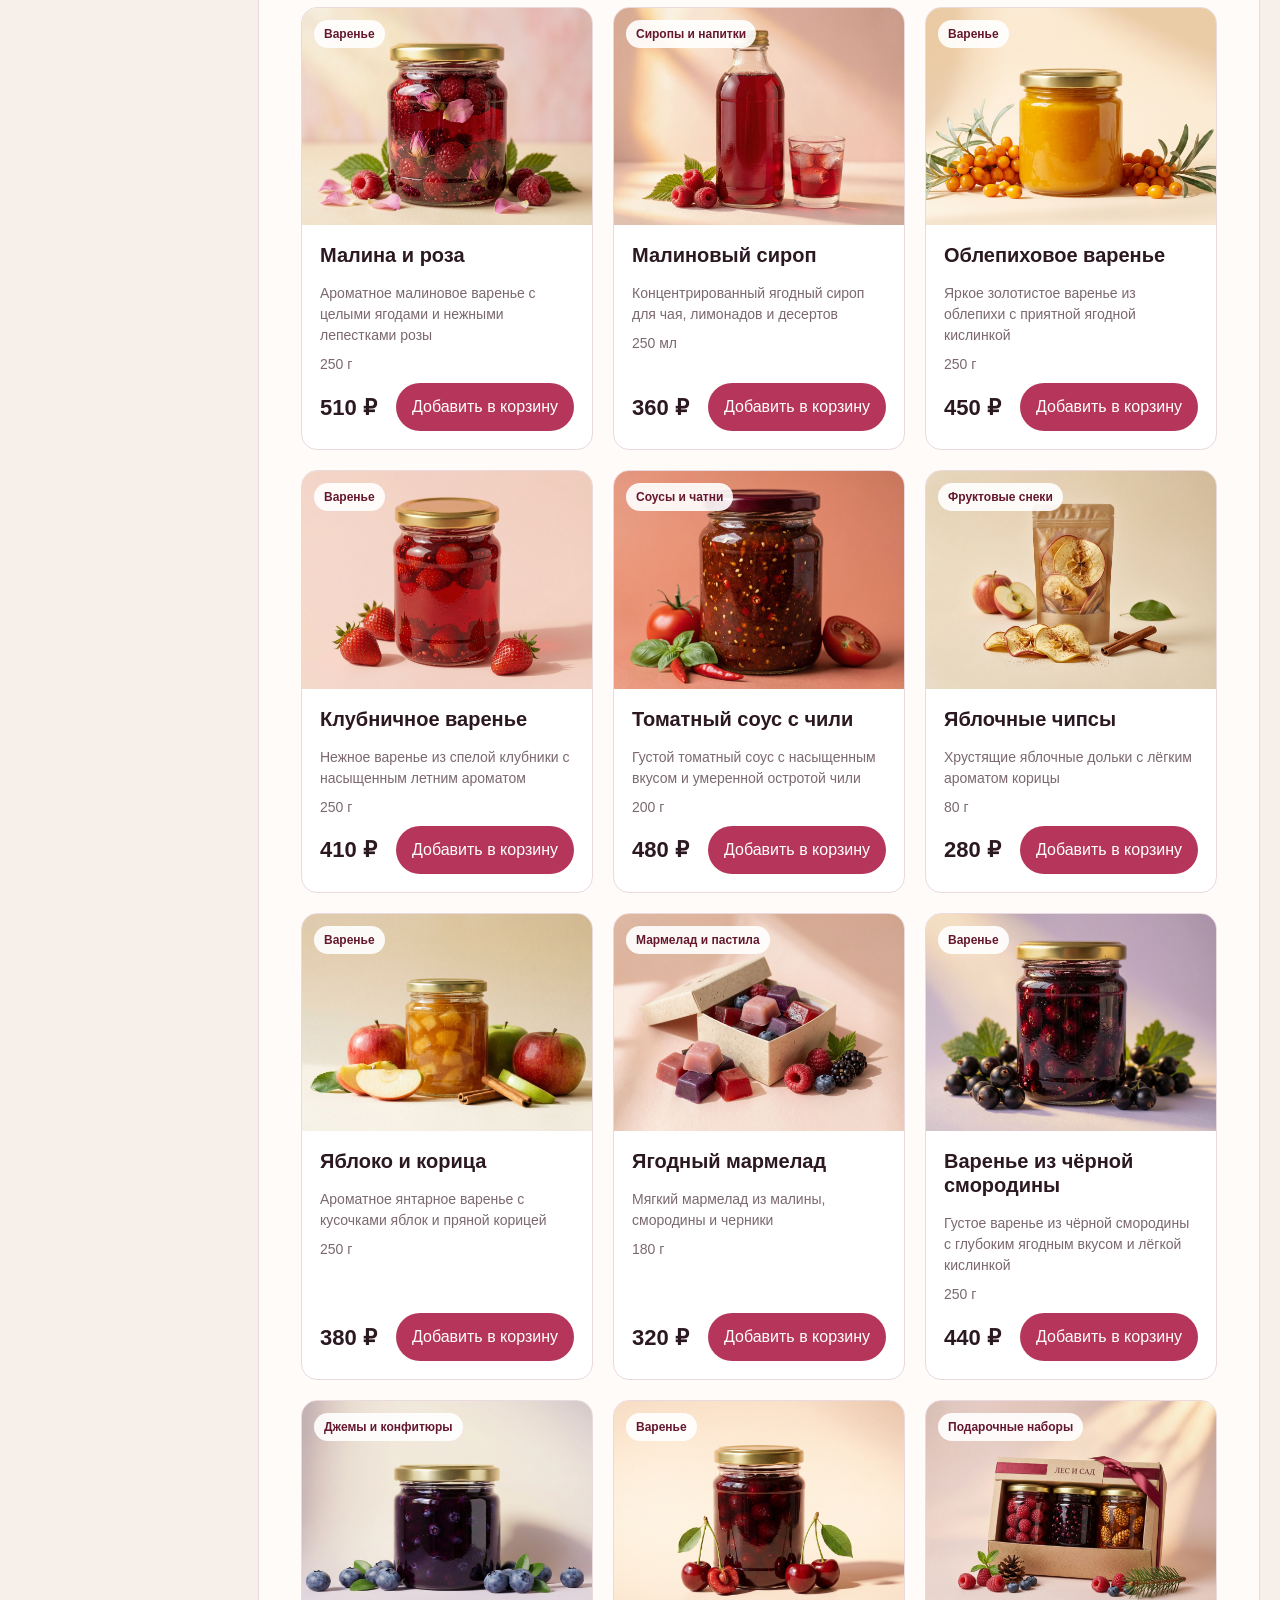
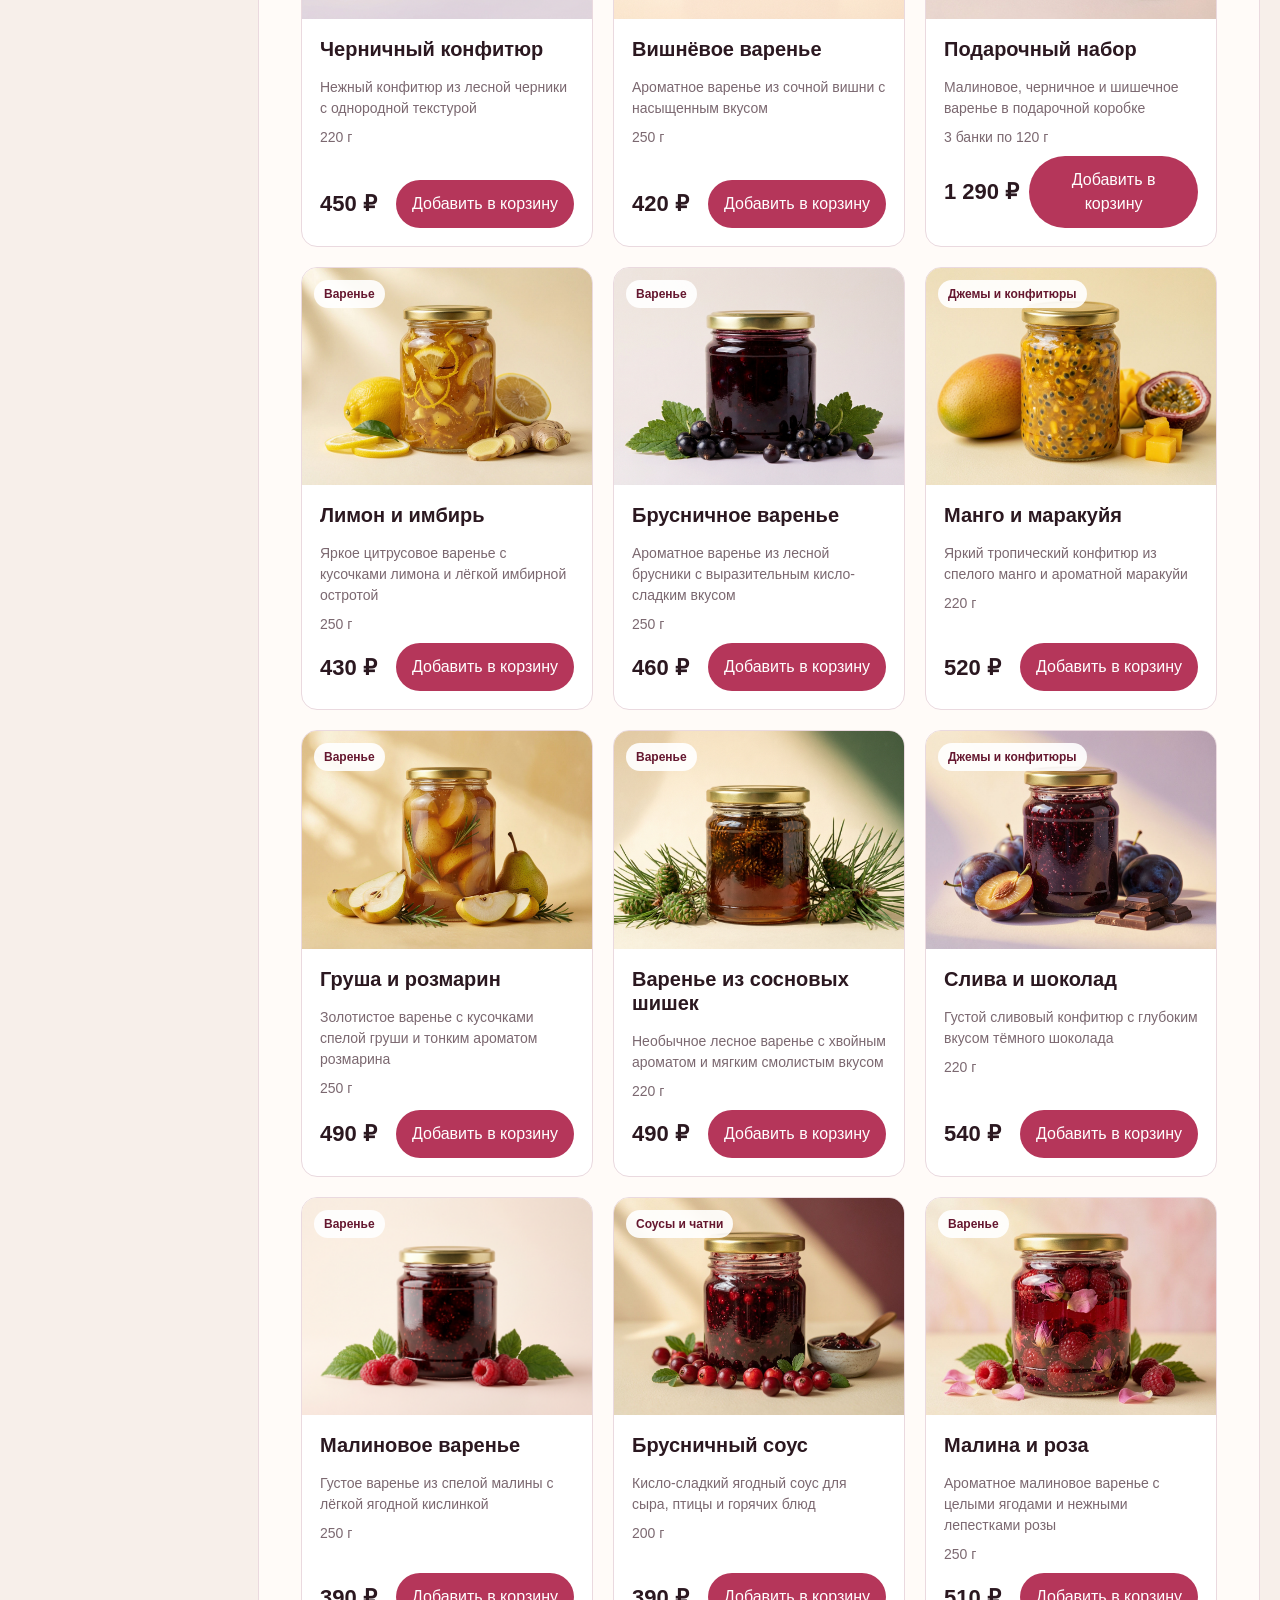
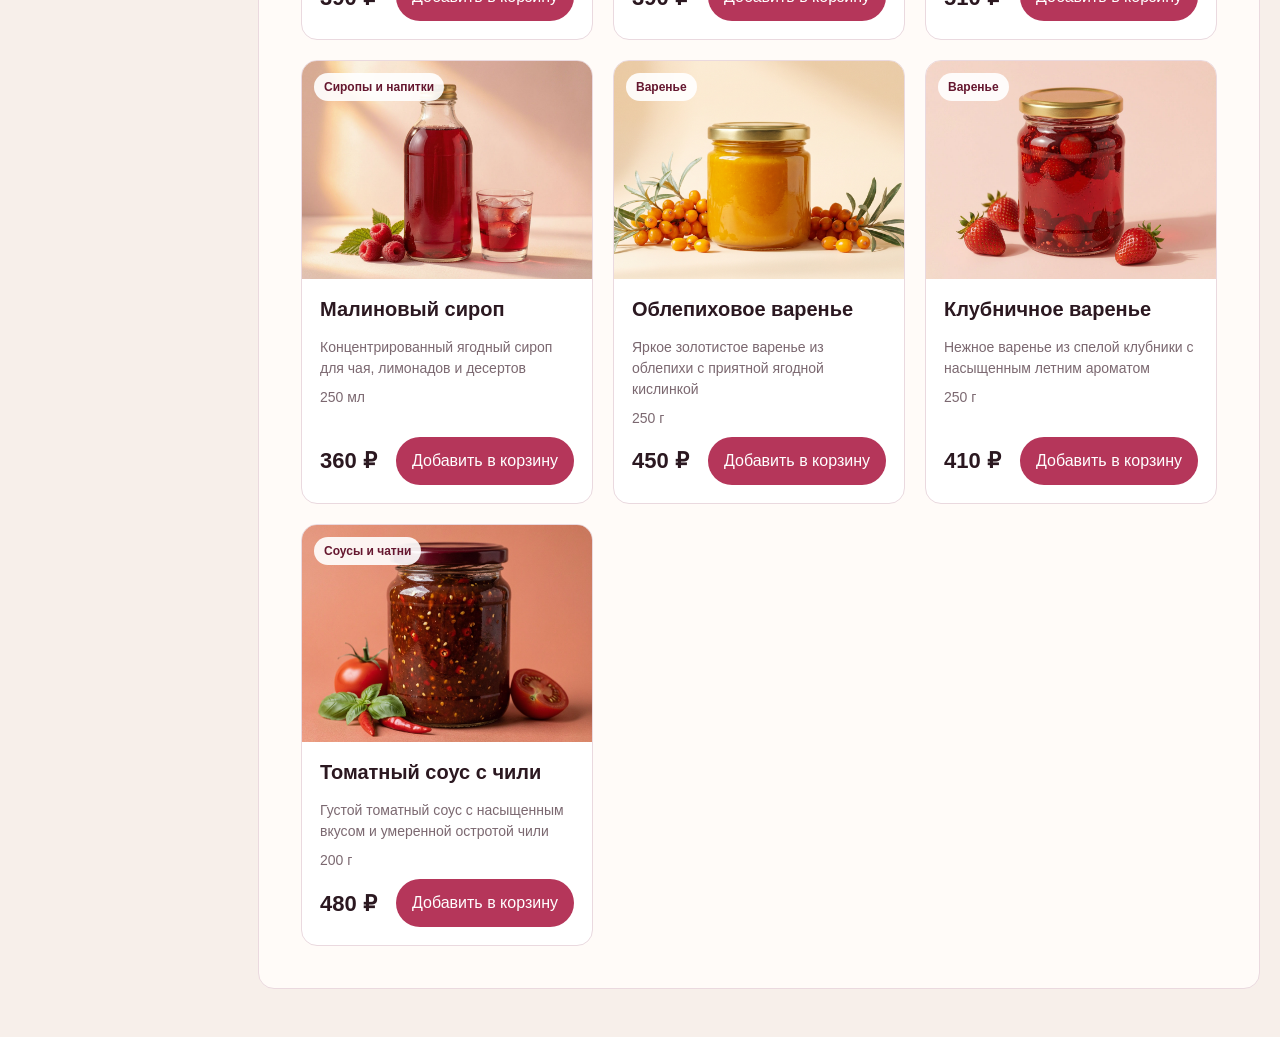
==== commit abe114f5: "Designing the mechanics of adding items to the cart" ====
--- a/web-shop/index.html
+++ b/web-shop/index.html
@@ -56,7 +56,7 @@
           <span class="cart-button__icon" aria-hidden="true">🧺</span>
           <span class="cart-button__text">
             <strong id="header-cart-total">0 ₽</strong>
-            <small><span id="header-cart-count">0</span>шт.</small>
+            <small><span id="header-cart-count">0</span> шт.</small>
           </span>
         </button>
       </div>
--- a/web-shop/style.css
+++ b/web-shop/style.css
@@ -890,4 +890,52 @@
   .catalog__grid {
     grid-template-columns: 1fr;
   }
+}
+
+.add-button.is-added {
+  color: var(--color-primary-dark);
+  background: var(--color-primary-light);
+}
+
+/* обработка добавления товара в корзину */
+.product-card__cart-control {
+  margin-left: auto;
+}
+
+.quantity-control {
+  display: flex;
+  align-items: center;
+  min-height: 42px;
+  overflow: hidden;
+  color: var(--color-primary-dark);
+  background: var(--color-primary-light);
+  border-radius: 999px;
+}
+
+.product-card .quantity-control__button {
+  width: 42px;
+  min-height: 42px;
+  margin: 0;
+  padding: 0;
+  color: var(--color-primary-dark);
+  background: transparent;
+  border: 0;
+  border-radius: 0;
+  font-size: 21px;
+  font-weight: 700;
+  cursor: pointer;
+}
+
+.product-card .quantity-control__button:hover {
+  color: #ffffff;
+  background: var(--color-primary);
+}
+
+.quantity-control__value {
+  min-width: 54px;
+  padding: 0 5px;
+  font-size: 14px;
+  font-weight: 700;
+  text-align: center;
+  white-space: nowrap;
 }
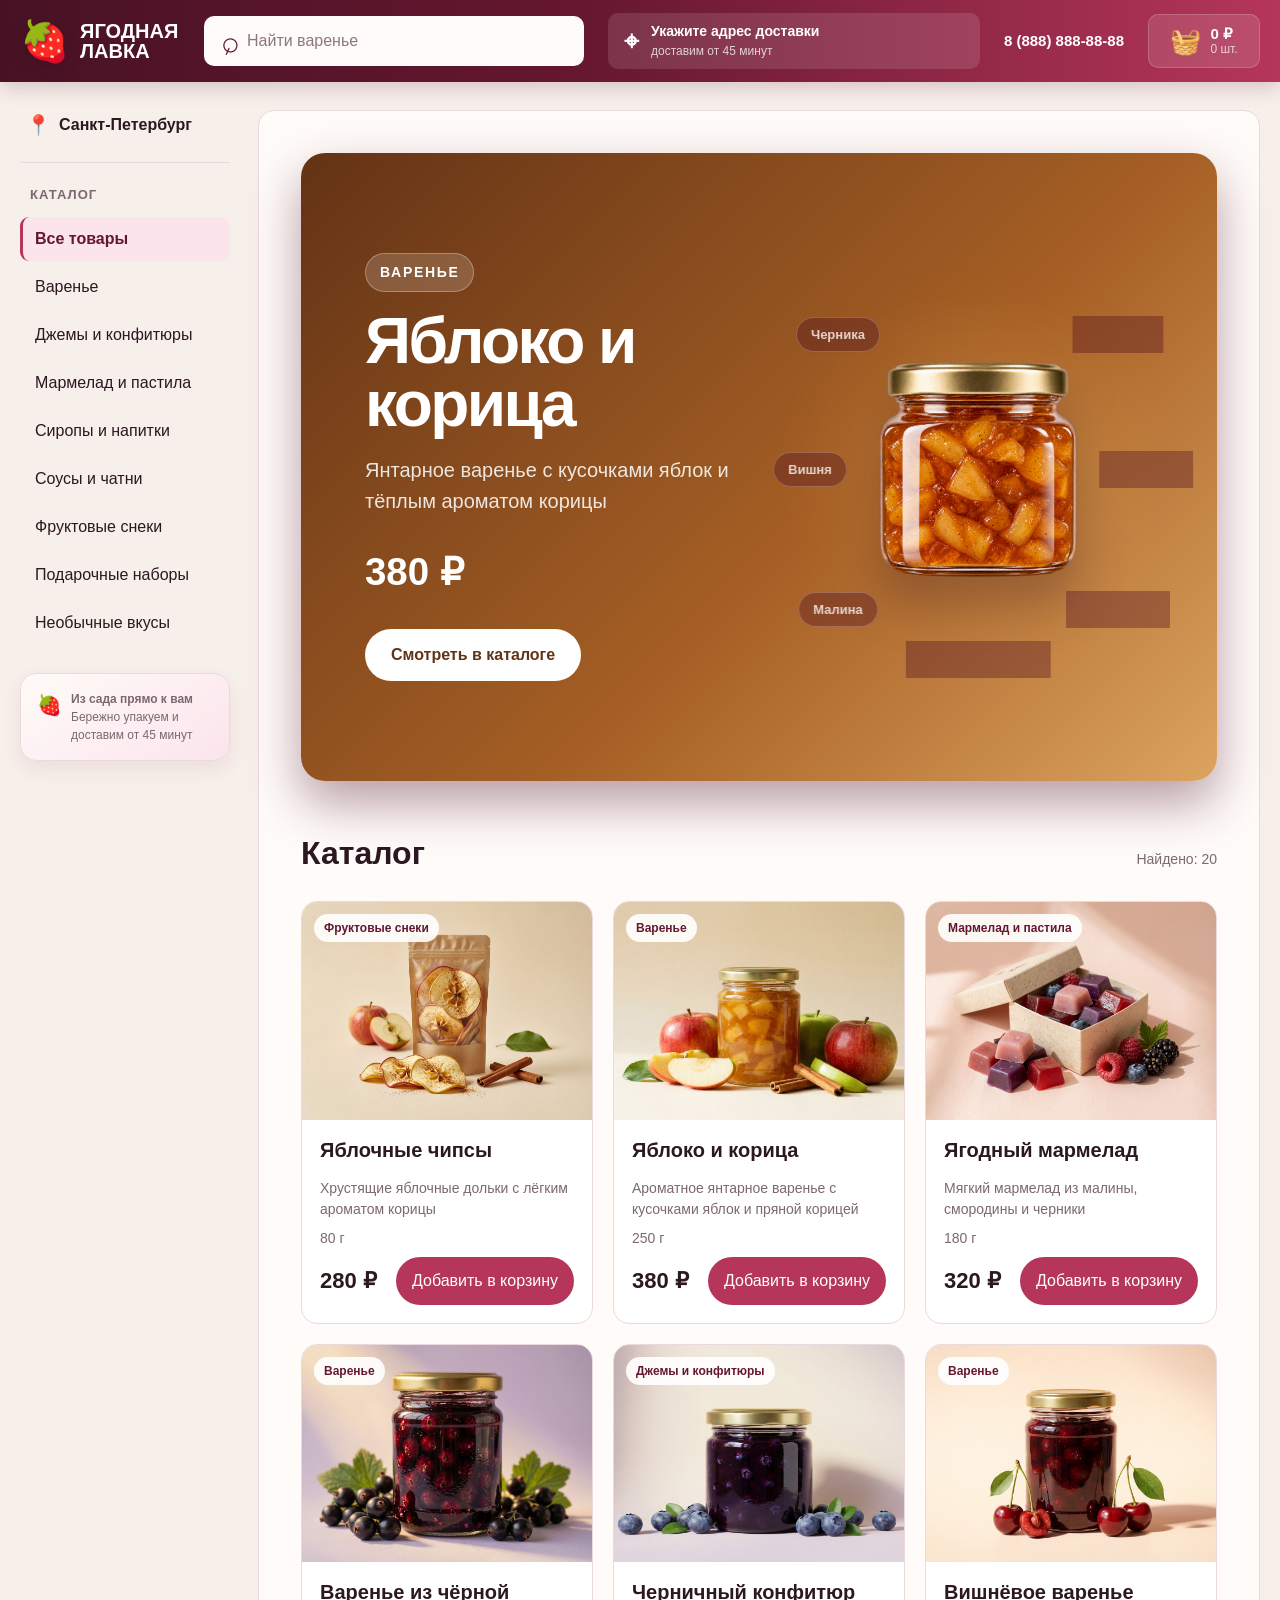
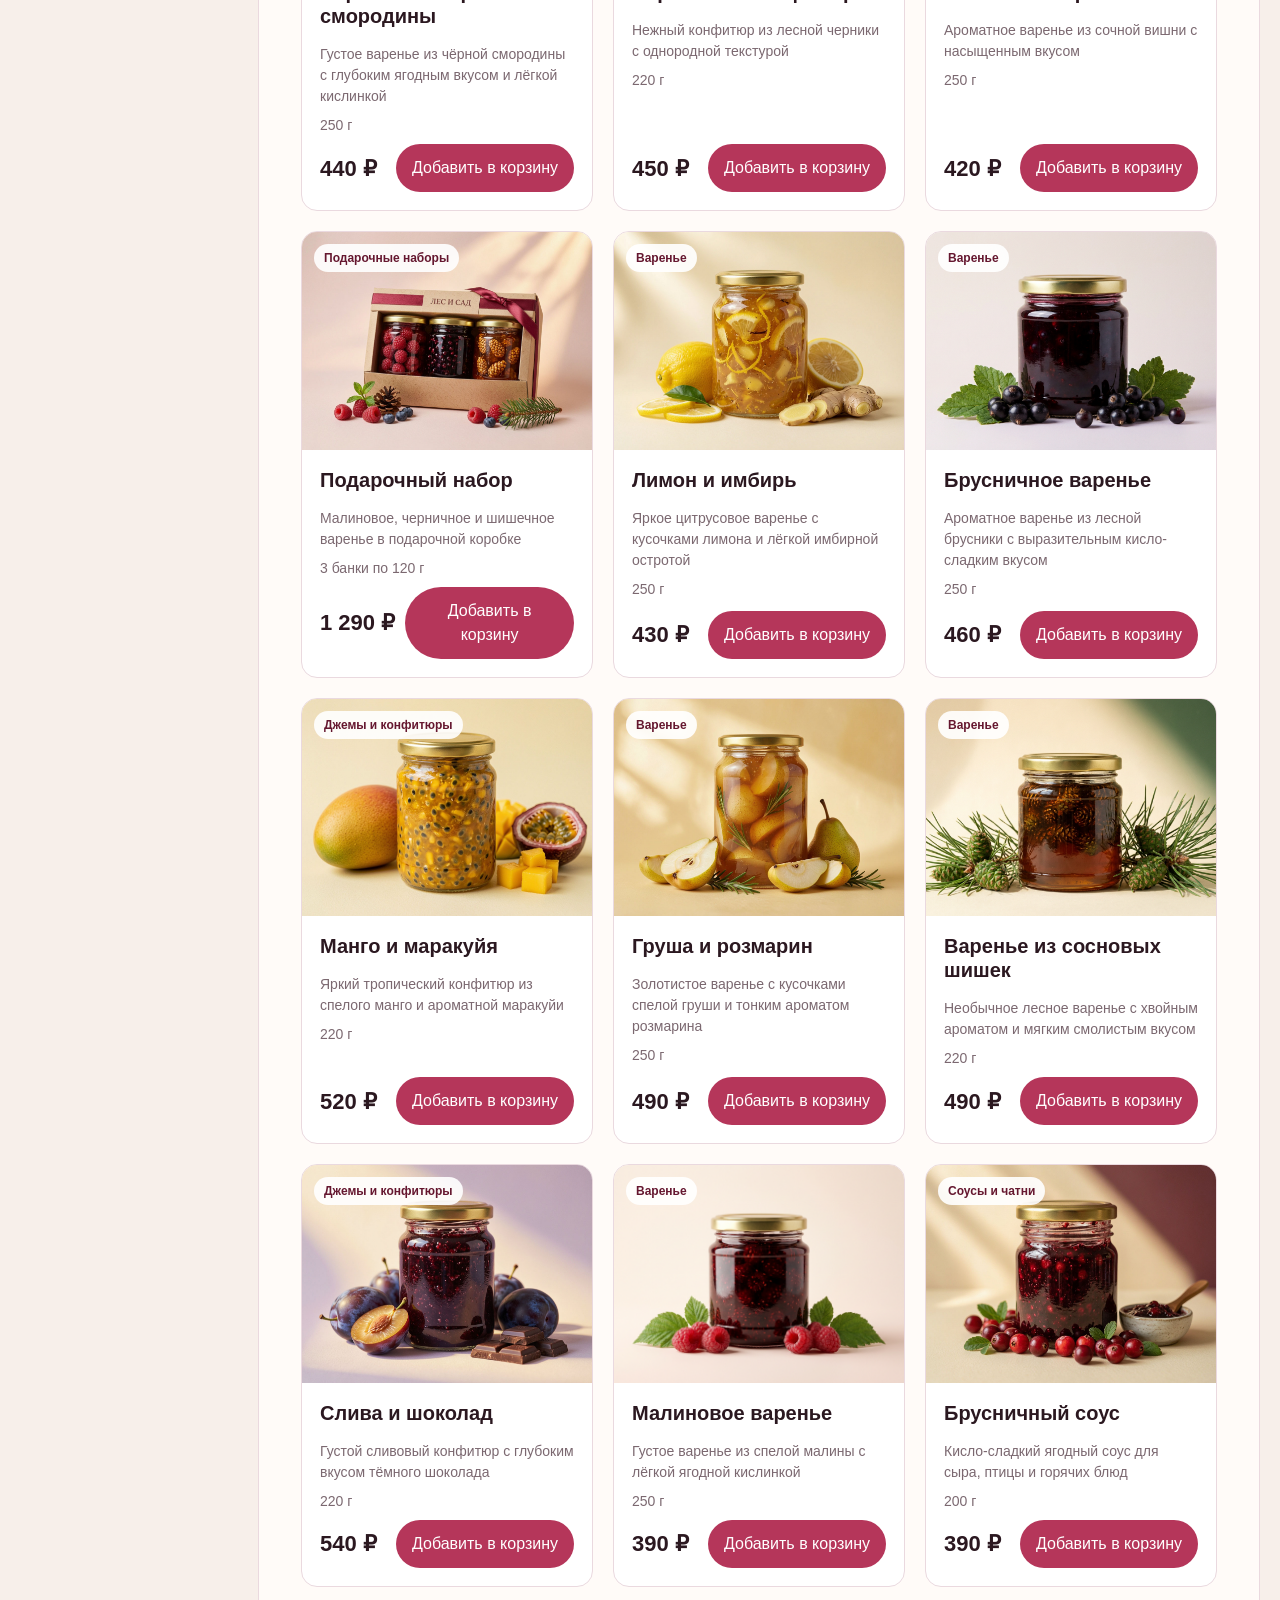
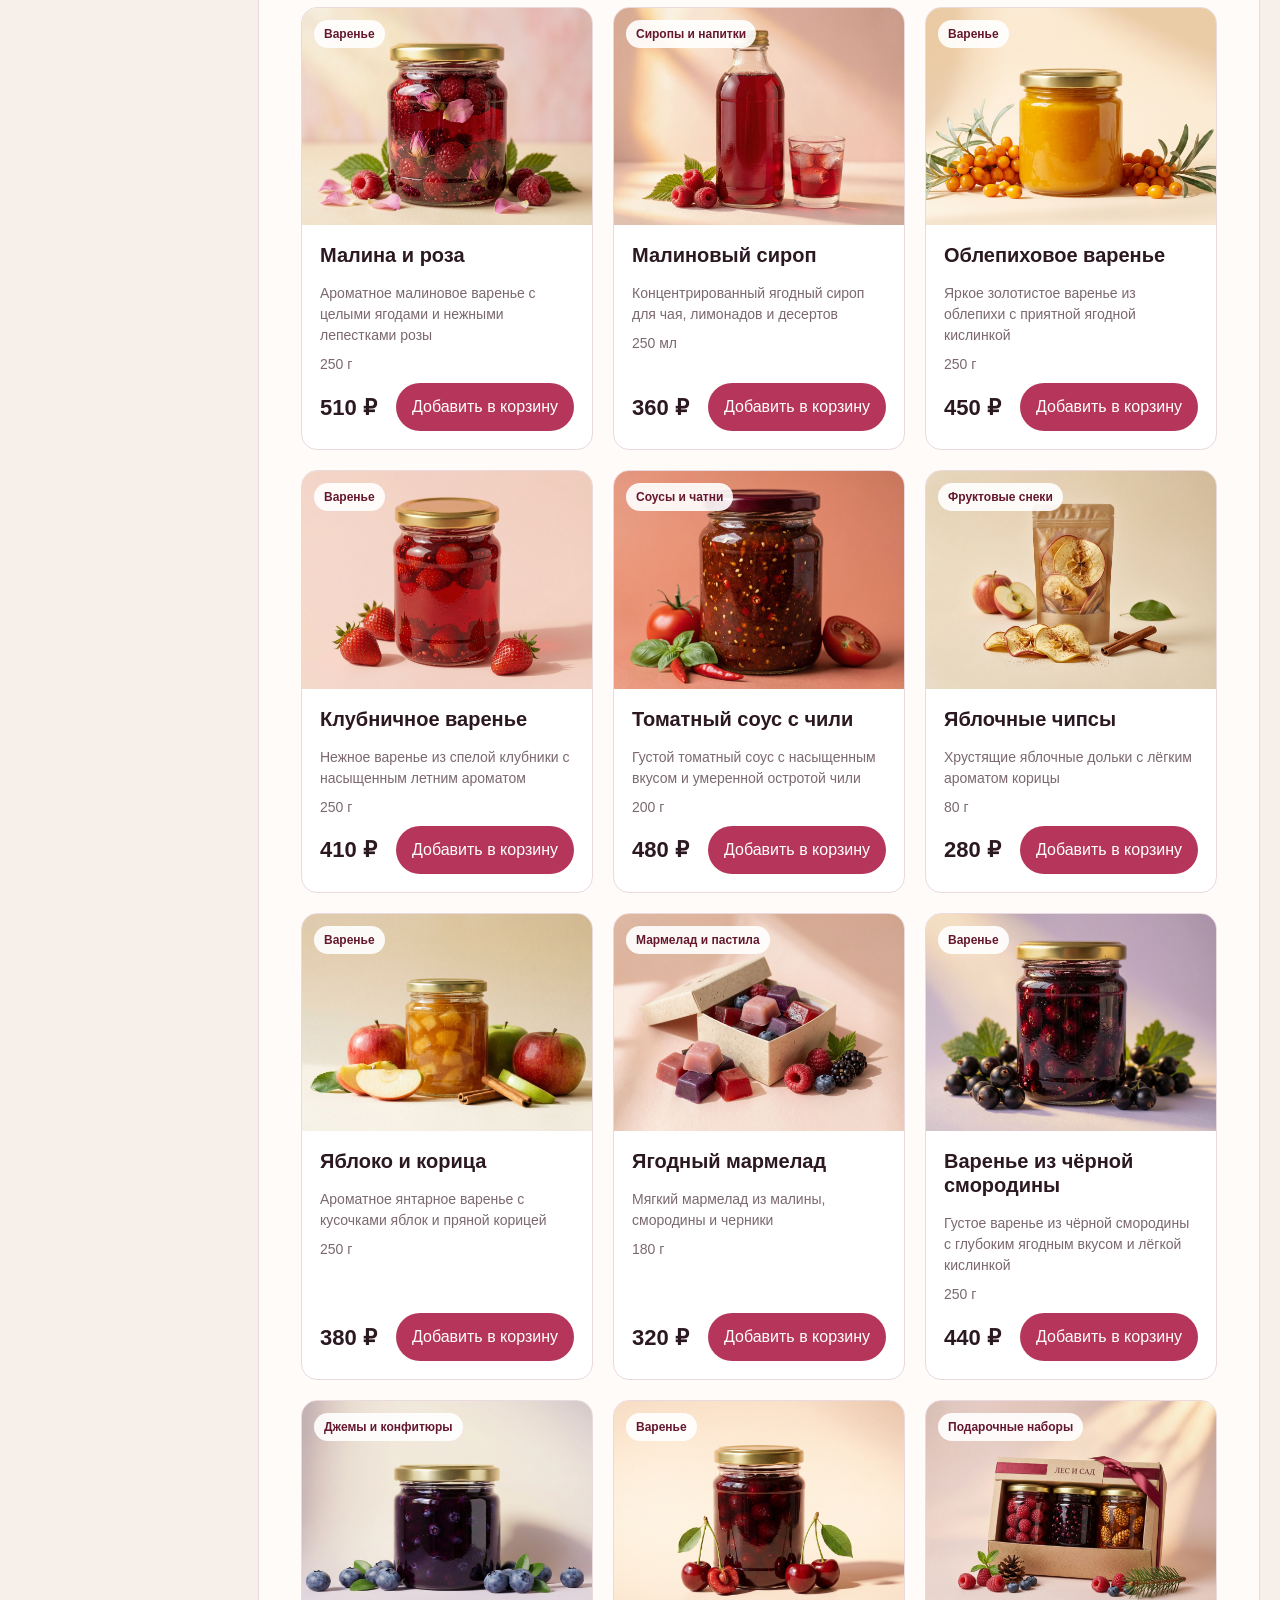
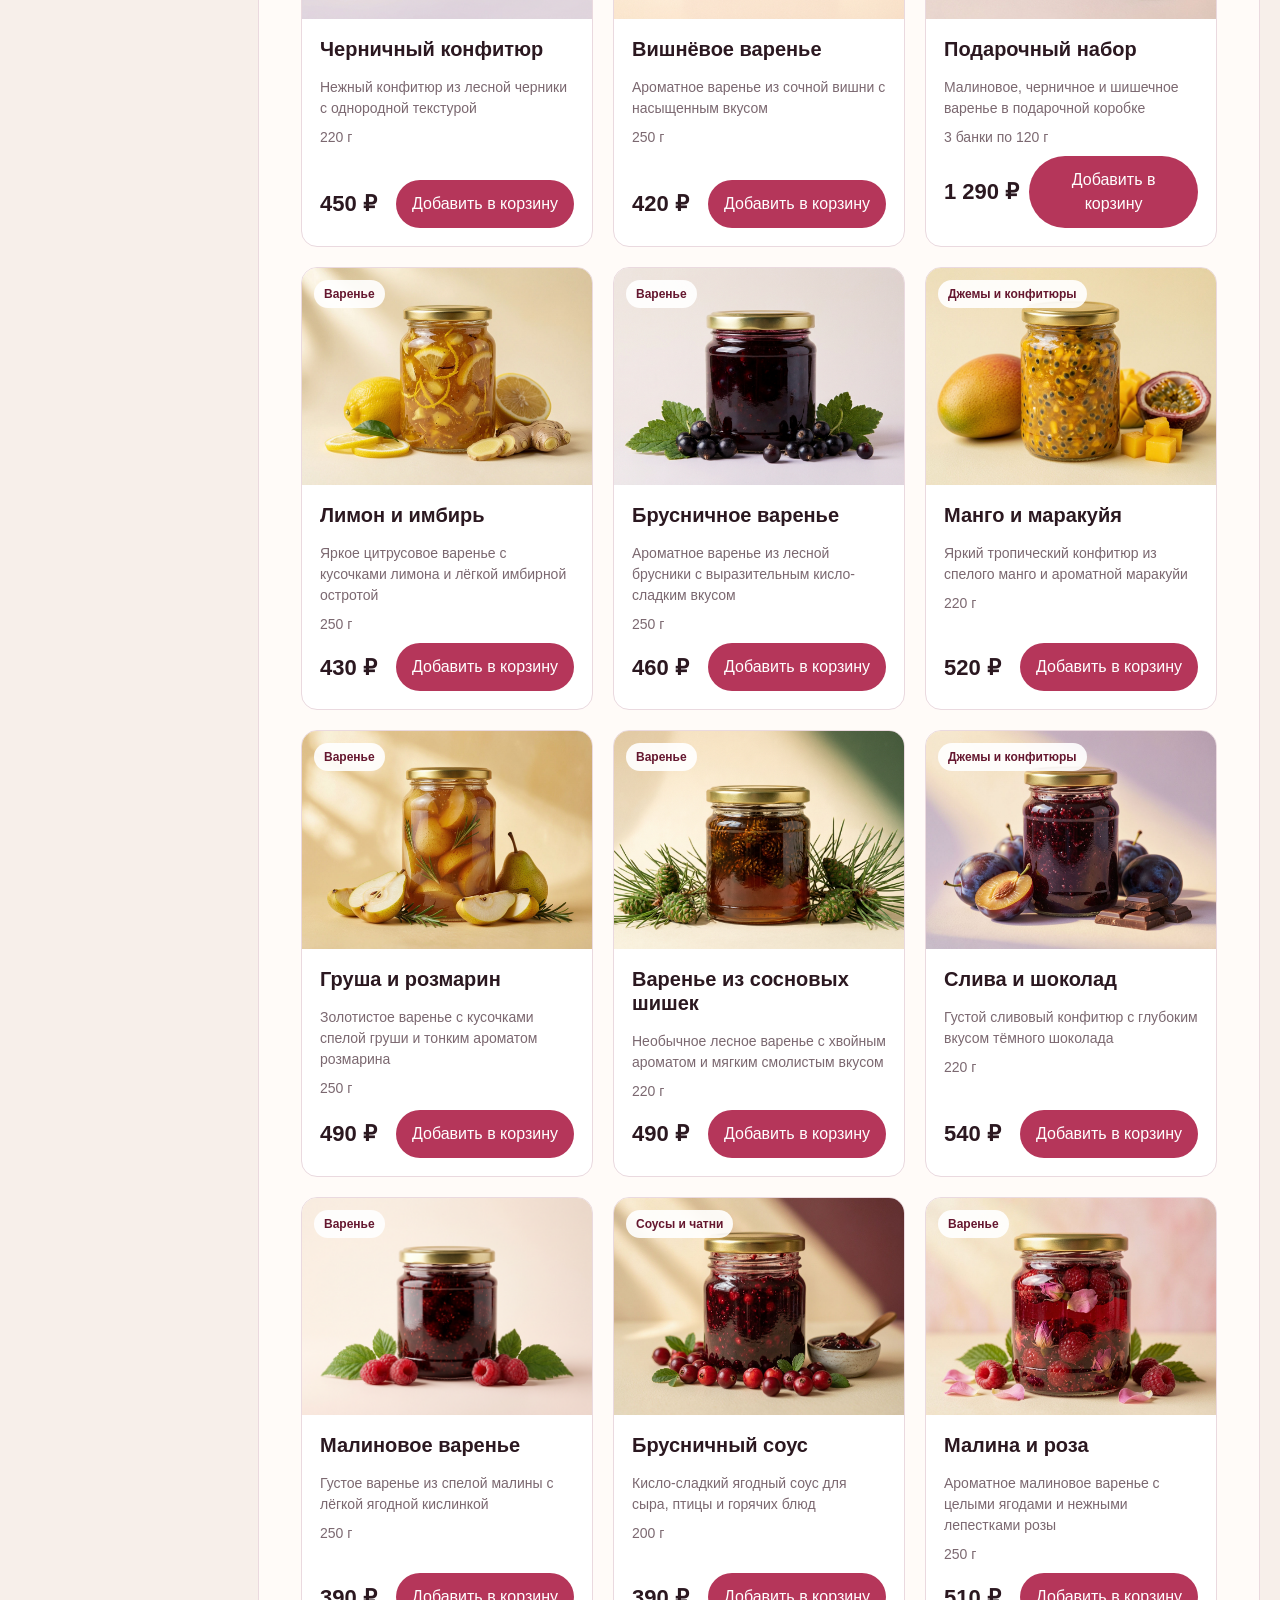
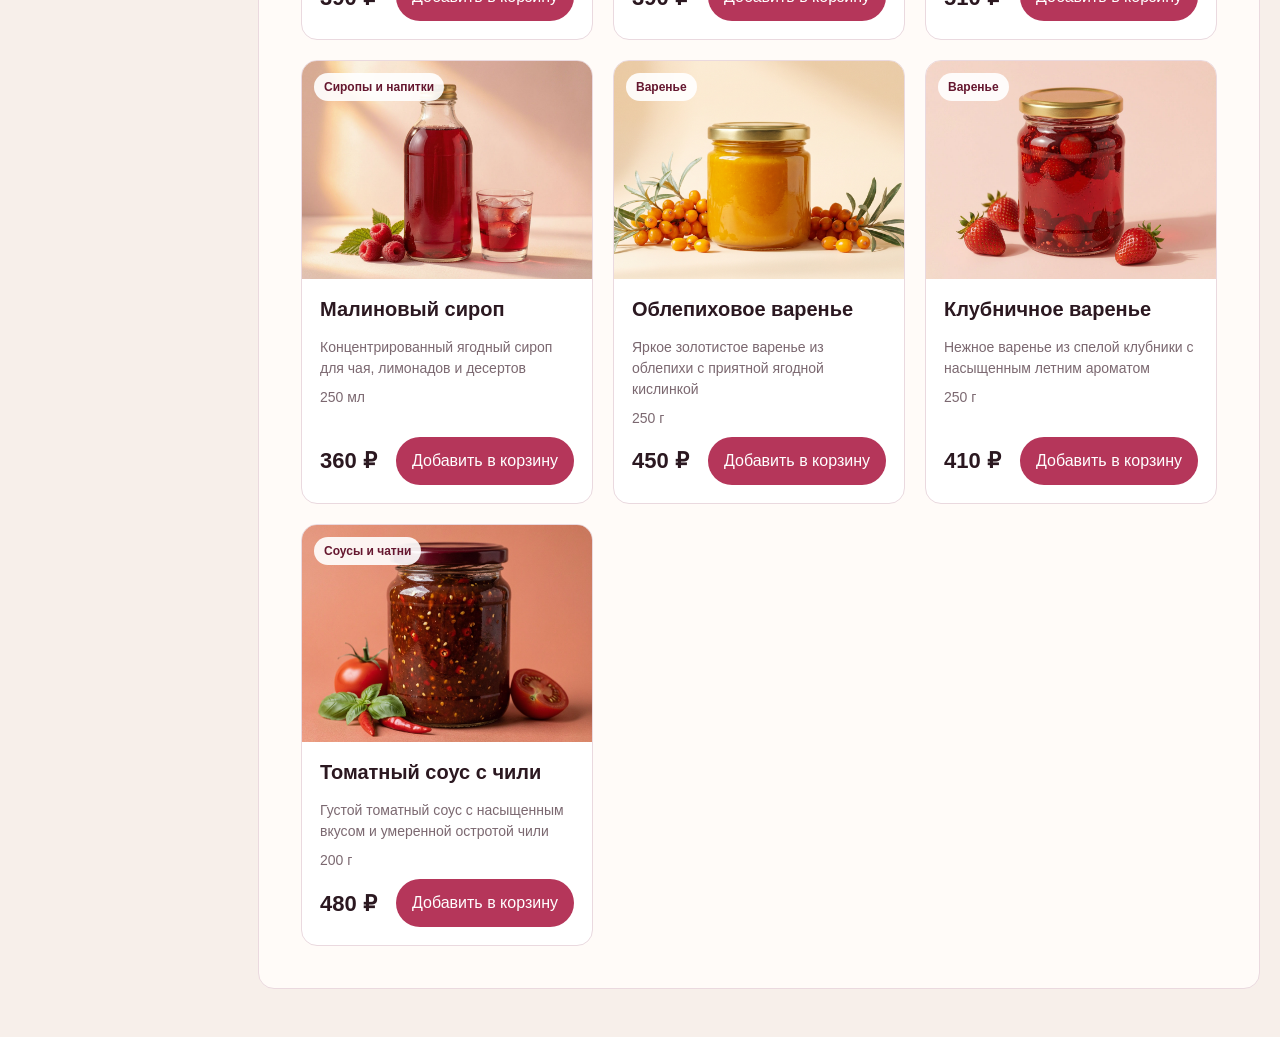
==== commit c33ca294: "creating a window for the basket" ====
--- a/web-shop/index.html
+++ b/web-shop/index.html
@@ -147,5 +147,32 @@
         </section>
       </main>
     </div>
+    <dialog
+      class="cart-modal"
+      id="cart-dialog"
+      aria-labelledby="cart-title"
+    >
+      <div class="cart-modal__panel">
+        <header class="cart-modal__header">
+          <div>
+            <p class="cart-modal__eyebrow">Ваш заказ</p>
+            <h2 id="cart-title">Корзина</h2>
+          </div>
+
+          <button
+            class="cart-modal__close"
+            id="close-cart-button"
+            type="button"
+            aria-label="Закрыть корзину"
+          >
+            ×
+          </button>
+        </header>
+
+        <div class="cart-modal__content" id="cart-content">
+          Здесь будут отображаться добавленные товары.
+        </div>
+      </div>
+    </dialog>
   </body>
 </html>
--- a/web-shop/style.css
+++ b/web-shop/style.css
@@ -938,4 +938,72 @@
   font-weight: 700;
   text-align: center;
   white-space: nowrap;
+}
+
+/* оформление окна для корзины */
+.cart-modal {
+  width: min(900px, calc(100% - 32px));
+  max-height: calc(100vh - 40px);
+  padding: 0;
+  overflow: hidden;
+  background: transparent;
+  border: 0;
+  border-radius: var(--radius-medium);
+}
+
+.cart-modal::backdrop {
+  background: rgba(43, 24, 32, 0.65);
+  backdrop-filter: blur(4px);
+}
+
+.cart-modal__panel {
+  max-height: calc(100vh - 40px);
+  overflow-y: auto;
+  padding: 28px;
+  background: #ffffff;
+  border-radius: var(--radius-medium);
+}
+
+.cart-modal__header {
+  display: flex;
+  align-items: flex-start;
+  justify-content: space-between;
+  gap: 20px;
+  padding-bottom: 20px;
+  border-bottom: 1px solid var(--color-border);
+}
+
+.cart-modal__header h2 {
+  margin-bottom: 0;
+  font-size: 32px;
+}
+
+.cart-modal__eyebrow {
+  margin-bottom: 4px;
+  color: var(--color-primary);
+  font-size: 13px;
+  font-weight: 700;
+  text-transform: uppercase;
+}
+
+.cart-modal__close {
+  width: 42px;
+  height: 42px;
+  padding: 0;
+  color: var(--color-text);
+  background: var(--color-primary-light);
+  border: 0;
+  border-radius: 50%;
+  font-size: 28px;
+  line-height: 1;
+  cursor: pointer;
+}
+
+.cart-modal__close:hover {
+  color: #ffffff;
+  background: var(--color-primary);
+}
+
+.cart-modal__content {
+  padding-top: 24px;
 }
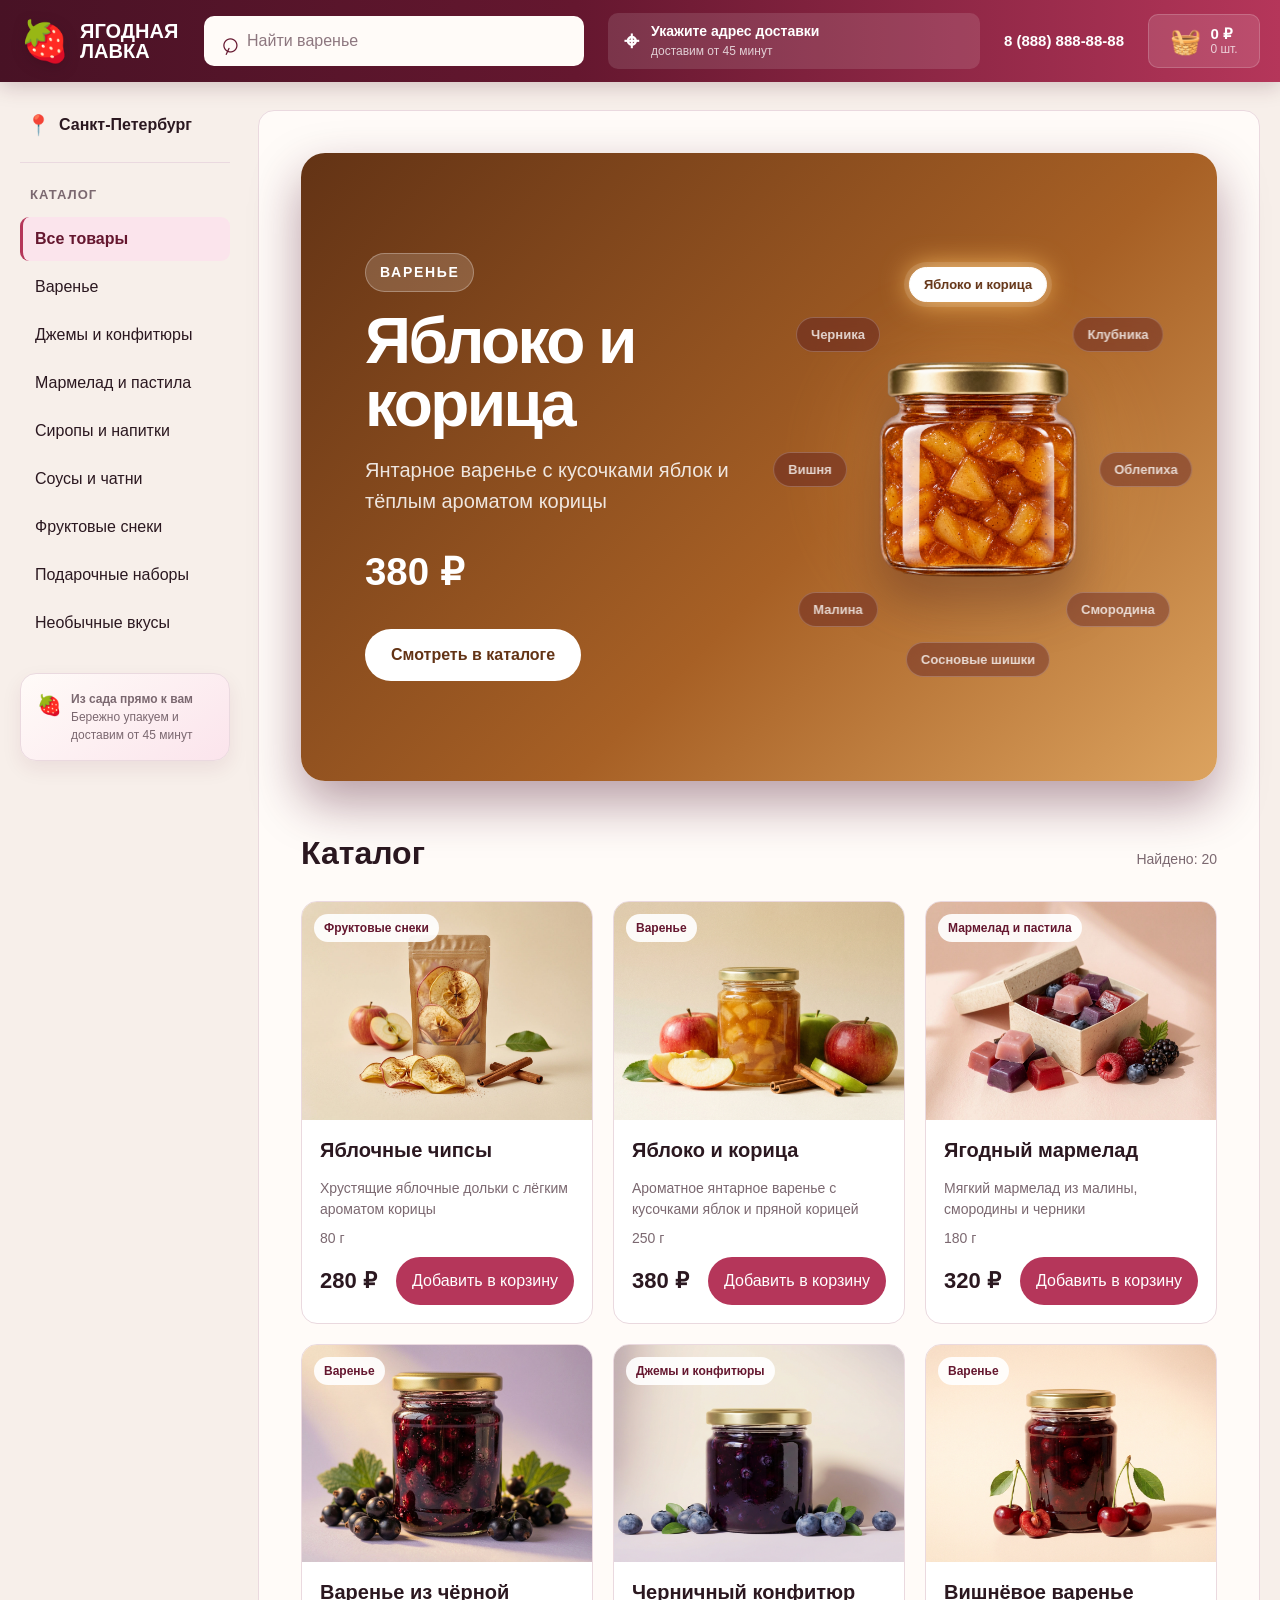
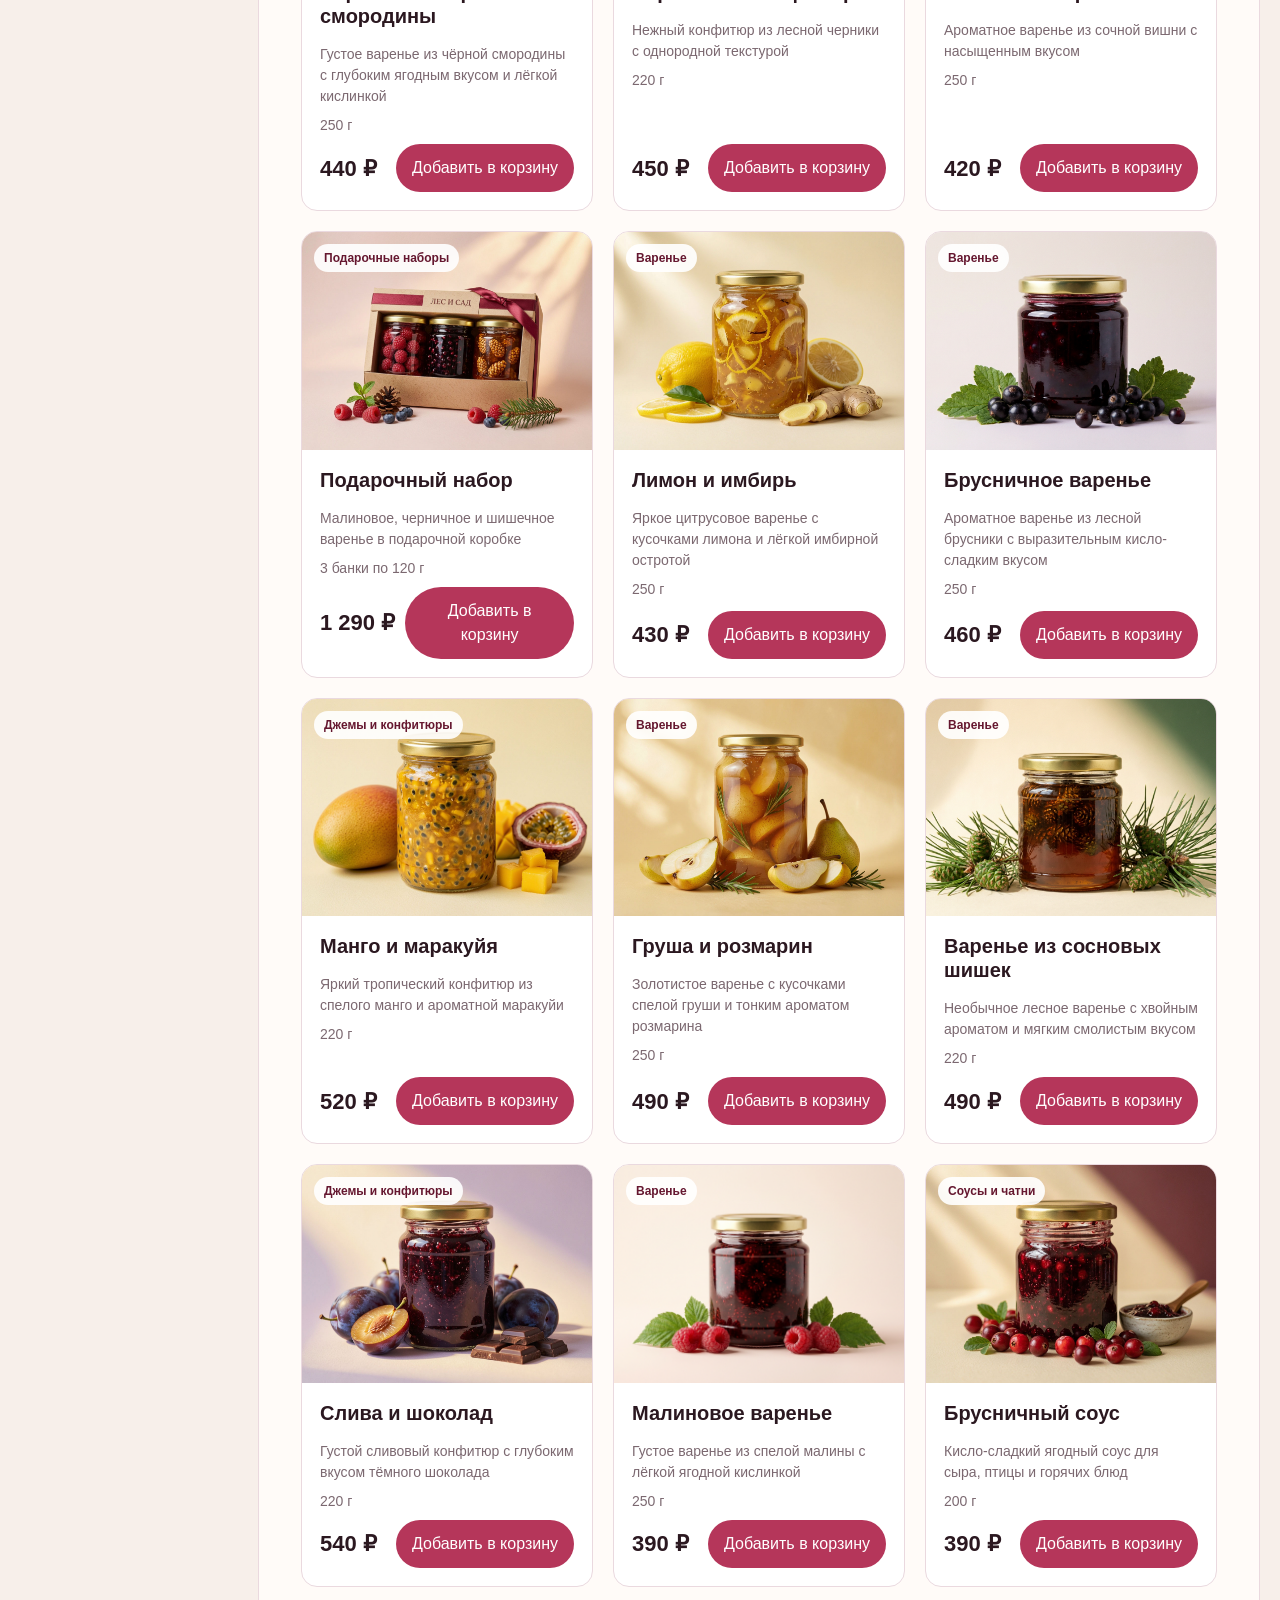
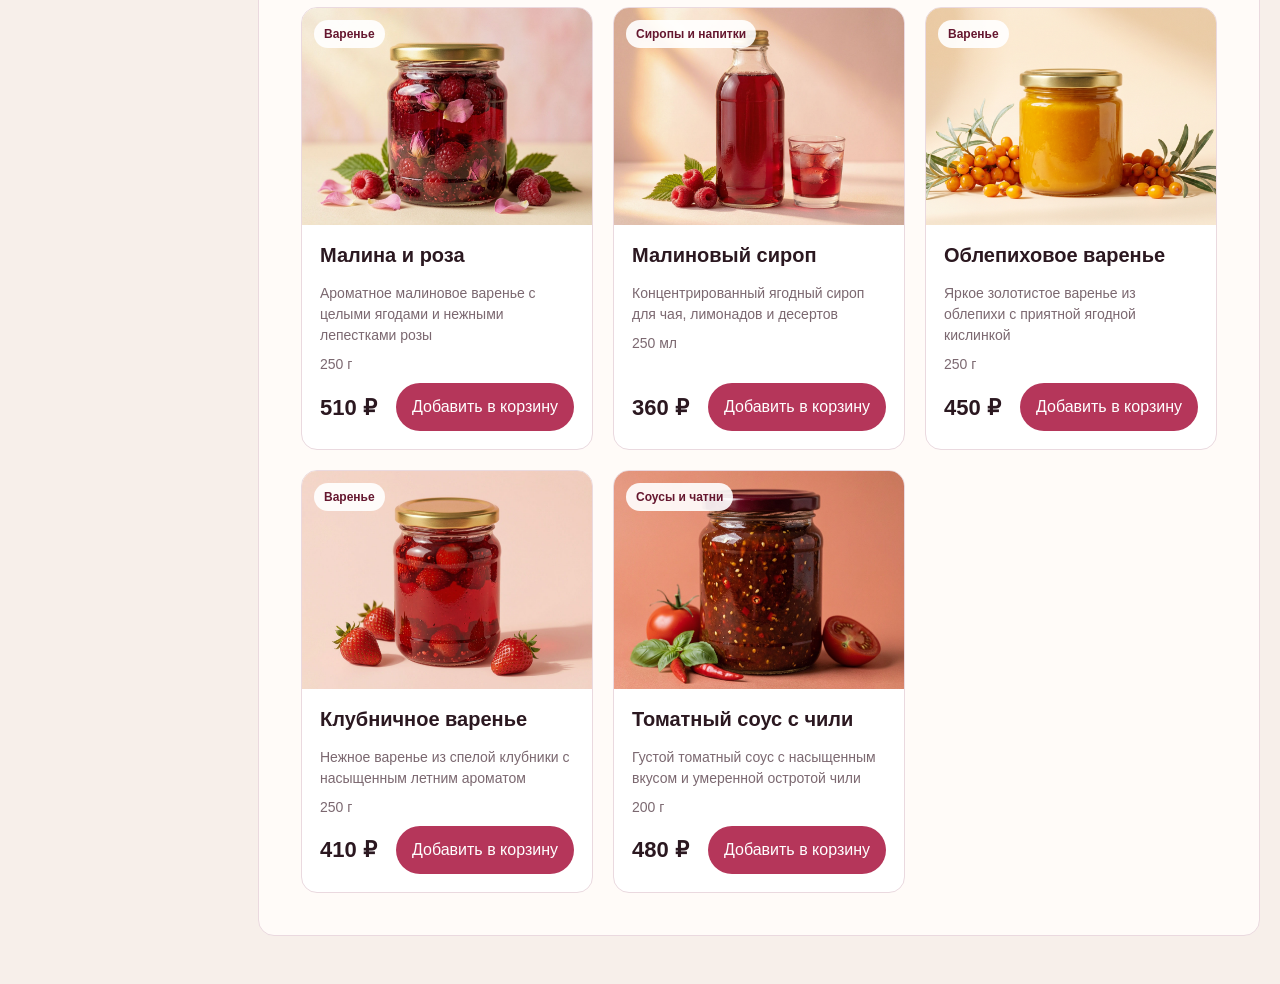
==== commit 4a0a2119: "Window design for creating an order" ====
--- a/web-shop/index.html
+++ b/web-shop/index.html
@@ -174,5 +174,107 @@
         </div>
       </div>
     </dialog>
+
+    <dialog
+      class="order-modal"
+      id="order-dialog"
+      aria-labelledby="order-title"
+    >
+      <div class="order-modal__panel">
+        <header class="order-modal__header">
+          <div>
+            <p class="order-modal__eyebrow">
+              Последний шаг
+            </p>
+
+            <h2 id="order-title">
+              Оформление заказа
+            </h2>
+          </div>
+
+          <button
+            class="order-modal__close"
+            id="close-order-button"
+            type="button"
+            aria-label="Закрыть оформление заказа"
+          >
+            ×
+          </button>
+        </header>
+
+        <form class="order-form" id="order-form">
+          <div class="order-form__row">
+            <div class="form-field">
+              <label for="first-name">Имя</label>
+
+              <input
+                id="first-name"
+                name="firstName"
+                type="text"
+                placeholder="Анна"
+                autocomplete="given-name"
+                required
+              />
+            </div>
+
+            <div class="form-field">
+              <label for="last-name">Фамилия</label>
+
+              <input
+                id="last-name"
+                name="lastName"
+                type="text"
+                placeholder="Иванова"
+                autocomplete="family-name"
+                required
+              />
+            </div>
+          </div>
+
+          <div class="form-field">
+            <label for="address">
+              Адрес доставки
+            </label>
+
+            <input
+              id="address"
+              name="address"
+              type="text"
+              placeholder="Улица, дом, квартира"
+              autocomplete="street-address"
+              required
+            />
+          </div>
+
+          <div class="form-field">
+            <label for="order-phone">
+              Контактный номер телефона
+            </label>
+
+            <input
+              id="order-phone"
+              name="phone"
+              type="tel"
+              placeholder="+7 999 123-45-67"
+              autocomplete="tel"
+              minlength="10"
+              required
+            />
+          </div>
+
+          <div class="order-form__summary">
+            <span>Сумма заказа</span>
+            <strong id="order-total">0 ₽</strong>
+          </div>
+
+          <button
+            class="order-form__submit"
+            type="submit"
+          >
+            Создать заказ
+          </button>
+        </form>
+      </div>
+    </dialog>
   </body>
 </html>
--- a/web-shop/style.css
+++ b/web-shop/style.css
@@ -1006,4 +1006,258 @@
 
 .cart-modal__content {
   padding-top: 24px;
+}
+
+body:has(dialog[open]) {
+  overflow: hidden;
+}
+
+.cart-empty {
+  padding: 48px 20px;
+  text-align: center;
+}
+
+.cart-empty__icon {
+  margin-bottom: 12px;
+  font-size: 48px;
+}
+
+.cart-empty h3 {
+  margin-bottom: 8px;
+  font-size: 24px;
+}
+
+.cart-empty p {
+  margin-bottom: 22px;
+  color: var(--color-muted);
+}
+
+.cart-empty__button,
+.cart-summary__button {
+  padding: 12px 20px;
+  color: #ffffff;
+  background: var(--color-primary);
+  border: 0;
+  border-radius: 999px;
+  font-weight: 700;
+  cursor: pointer;
+}
+
+.cart-list {
+  display: grid;
+  gap: 14px;
+}
+
+.cart-item {
+  display: grid;
+  grid-template-columns: 110px 1fr auto auto;
+  align-items: center;
+  gap: 16px;
+  padding: 14px;
+  border: 1px solid var(--color-border);
+  border-radius: var(--radius-medium);
+}
+
+.cart-item__image {
+  width: 110px;
+  aspect-ratio: 4 / 3;
+  object-fit: cover;
+  border-radius: var(--radius-small);
+}
+
+.cart-item__info h3 {
+  margin-bottom: 4px;
+  font-size: 18px;
+}
+
+.cart-item__info p {
+  margin-bottom: 6px;
+  color: var(--color-muted);
+  font-size: 13px;
+}
+
+.cart-item__quantity {
+  display: flex;
+  align-items: center;
+  overflow: hidden;
+  background: var(--color-primary-light);
+  border-radius: 999px;
+}
+
+.cart-item__quantity button {
+  width: 38px;
+  height: 38px;
+  padding: 0;
+  color: var(--color-primary-dark);
+  background: transparent;
+  border: 0;
+  font-size: 20px;
+  cursor: pointer;
+}
+
+.cart-item__quantity button:hover {
+  color: #ffffff;
+  background: var(--color-primary);
+}
+
+.cart-item__quantity span {
+  min-width: 52px;
+  font-size: 13px;
+  font-weight: 700;
+  text-align: center;
+}
+
+.cart-item__remove {
+  color: var(--color-primary);
+  background: transparent;
+  border: 0;
+  cursor: pointer;
+}
+
+.cart-summary {
+  width: min(100%, 380px);
+  margin-top: 24px;
+  margin-left: auto;
+  padding: 20px;
+  background: var(--color-primary-light);
+  border-radius: var(--radius-medium);
+}
+
+.cart-summary__row {
+  display: flex;
+  justify-content: space-between;
+  gap: 20px;
+  margin-bottom: 12px;
+}
+
+.cart-summary__row--total {
+  padding-top: 14px;
+  border-top: 1px solid var(--color-border);
+  font-size: 20px;
+}
+
+.cart-summary__button {
+  width: 100%;
+  margin-top: 8px;
+}
+
+.order-modal {
+  width: min(620px, calc(100% - 32px));
+  max-height: calc(100vh - 40px);
+  padding: 0;
+  overflow: hidden;
+  background: transparent;
+  border: 0;
+  border-radius: var(--radius-medium);
+}
+
+.order-modal::backdrop {
+  background: rgba(43, 24, 32, 0.65);
+  backdrop-filter: blur(4px);
+}
+
+.order-modal__panel {
+  max-height: calc(100vh - 40px);
+  overflow-y: auto;
+  padding: 28px;
+  background: #ffffff;
+  border-radius: var(--radius-medium);
+}
+
+.order-modal__header {
+  display: flex;
+  align-items: flex-start;
+  justify-content: space-between;
+  gap: 20px;
+  padding-bottom: 20px;
+  border-bottom: 1px solid var(--color-border);
+}
+
+.order-modal__header h2 {
+  margin-bottom: 0;
+  font-size: 30px;
+}
+
+.order-modal__eyebrow {
+  margin-bottom: 4px;
+  color: var(--color-primary);
+  font-size: 13px;
+  font-weight: 700;
+  text-transform: uppercase;
+}
+
+.order-modal__close {
+  width: 42px;
+  height: 42px;
+  padding: 0;
+  color: var(--color-text);
+  background: var(--color-primary-light);
+  border: 0;
+  border-radius: 50%;
+  font-size: 28px;
+  line-height: 1;
+  cursor: pointer;
+}
+
+.order-form {
+  display: grid;
+  gap: 18px;
+  padding-top: 24px;
+}
+
+.order-form__row {
+  display: grid;
+  grid-template-columns: 1fr 1fr;
+  gap: 14px;
+}
+
+.form-field {
+  display: grid;
+  gap: 7px;
+}
+
+.form-field label {
+  font-size: 14px;
+  font-weight: 700;
+}
+
+.form-field input {
+  width: 100%;
+  padding: 12px 14px;
+  color: var(--color-text);
+  background: #ffffff;
+  border: 1px solid var(--color-border);
+  border-radius: var(--radius-small);
+}
+
+.form-field input:focus {
+  border-color: var(--color-primary);
+}
+
+.order-form__summary {
+  display: flex;
+  justify-content: space-between;
+  gap: 20px;
+  padding: 16px;
+  background: var(--color-primary-light);
+  border-radius: var(--radius-small);
+}
+
+.order-form__summary strong {
+  font-size: 20px;
+}
+
+.order-form__submit {
+  width: 100%;
+  padding: 13px 20px;
+  color: #ffffff;
+  background: var(--color-primary);
+  border: 0;
+  border-radius: 999px;
+  font-weight: 700;
+  cursor: pointer;
+}
+
+.order-form__submit:hover {
+  background: var(--color-primary-dark);
 }
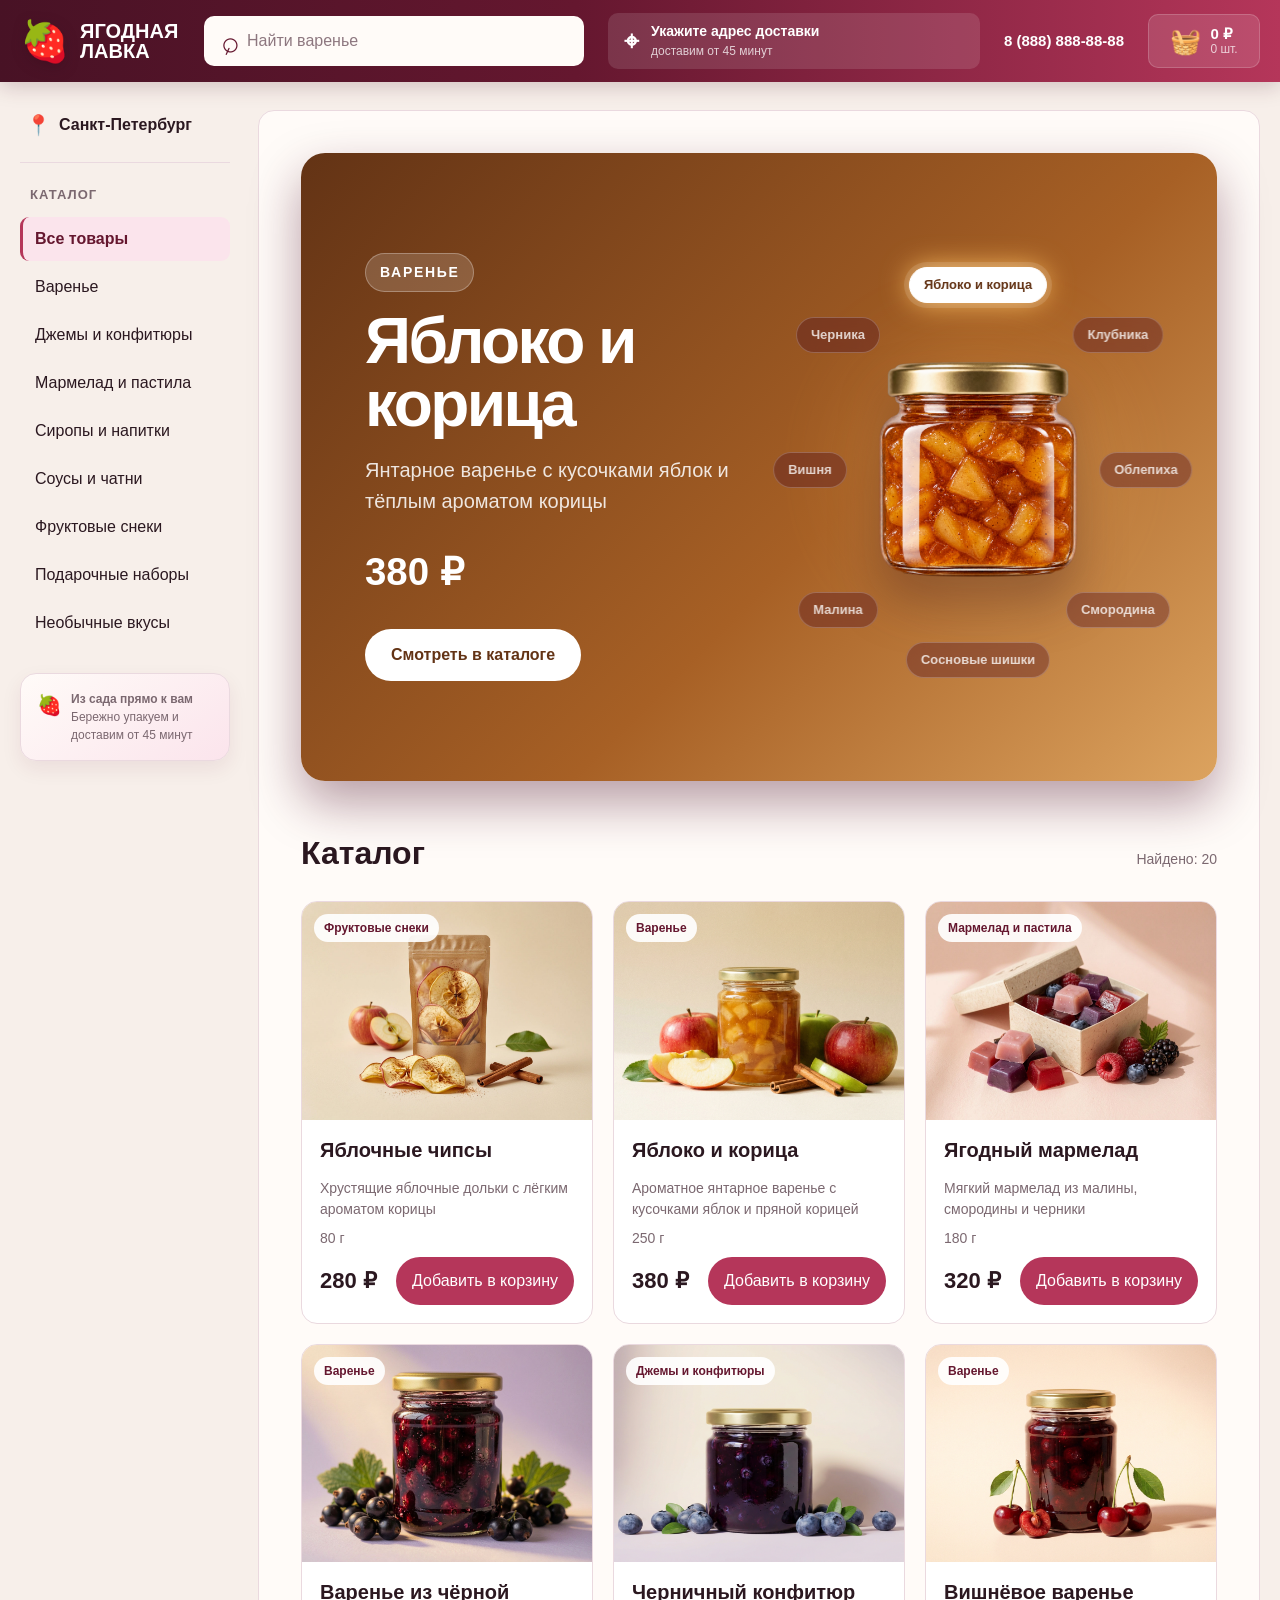
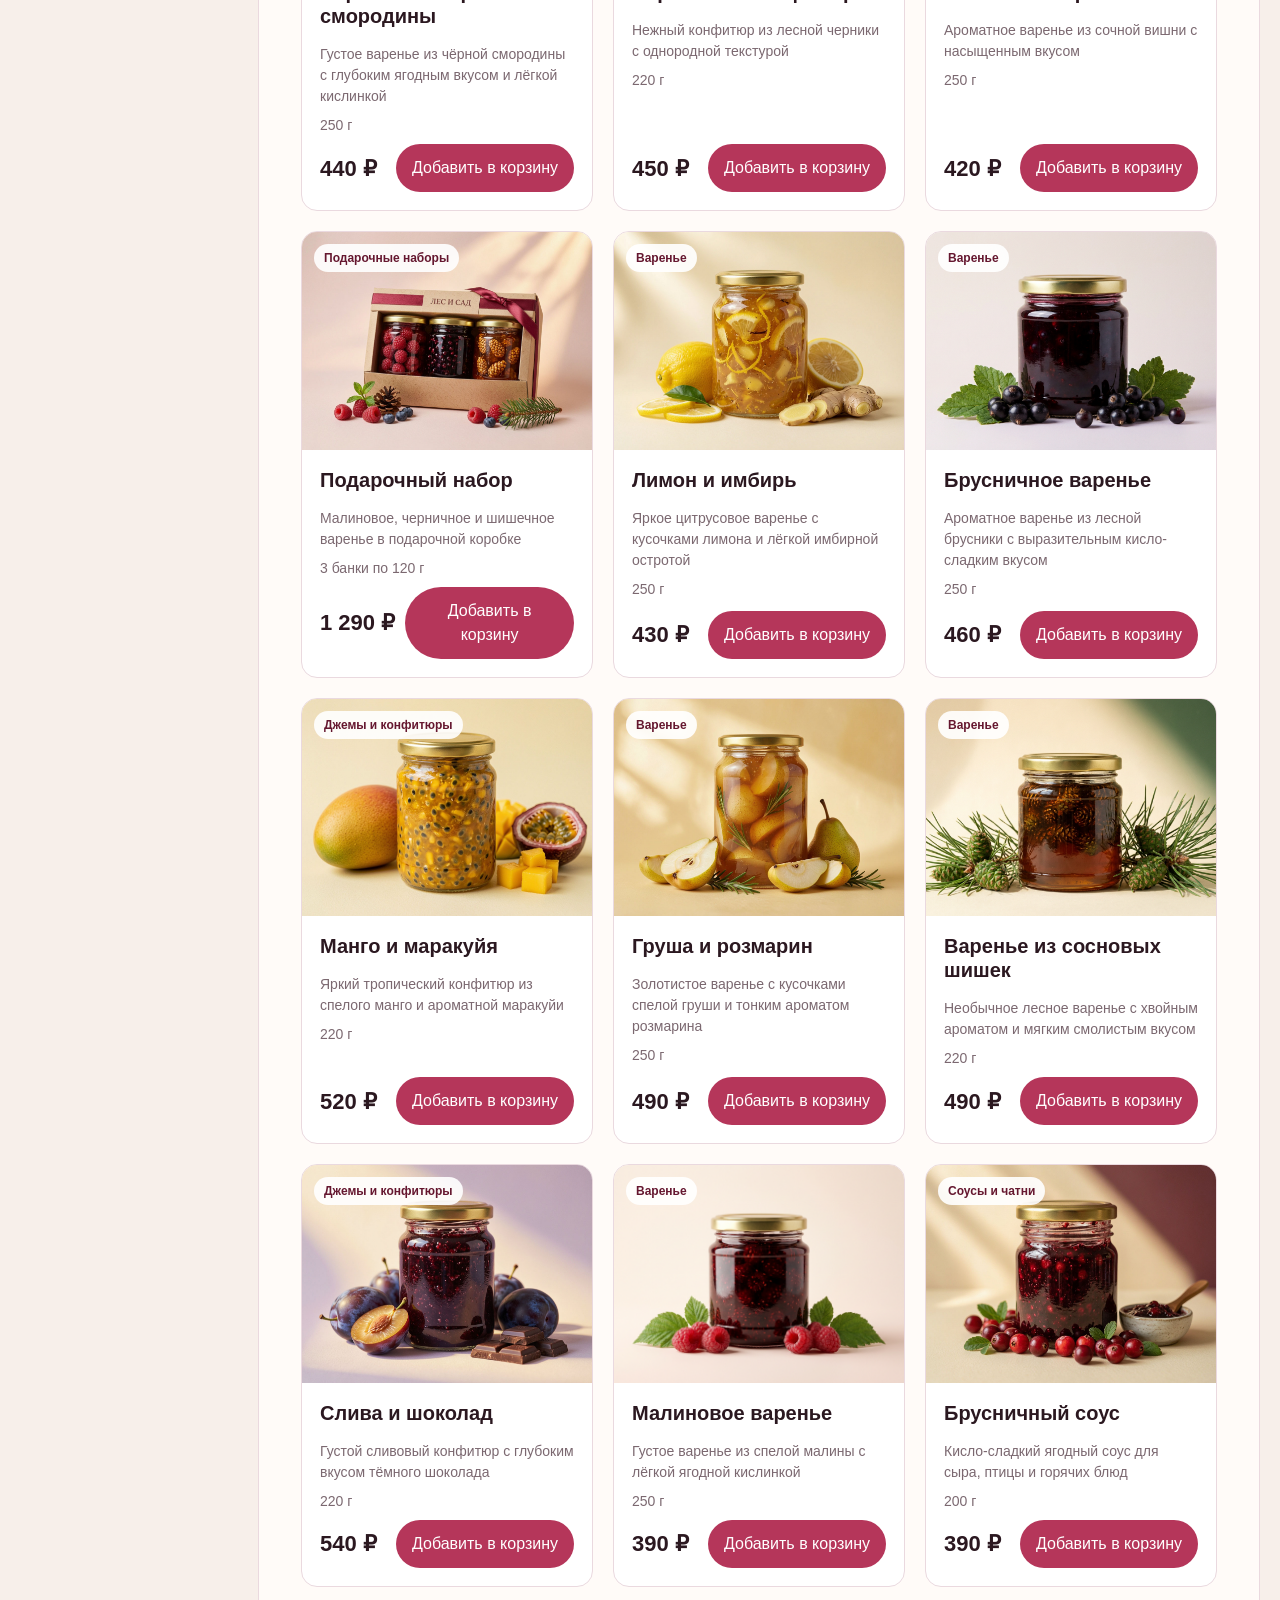
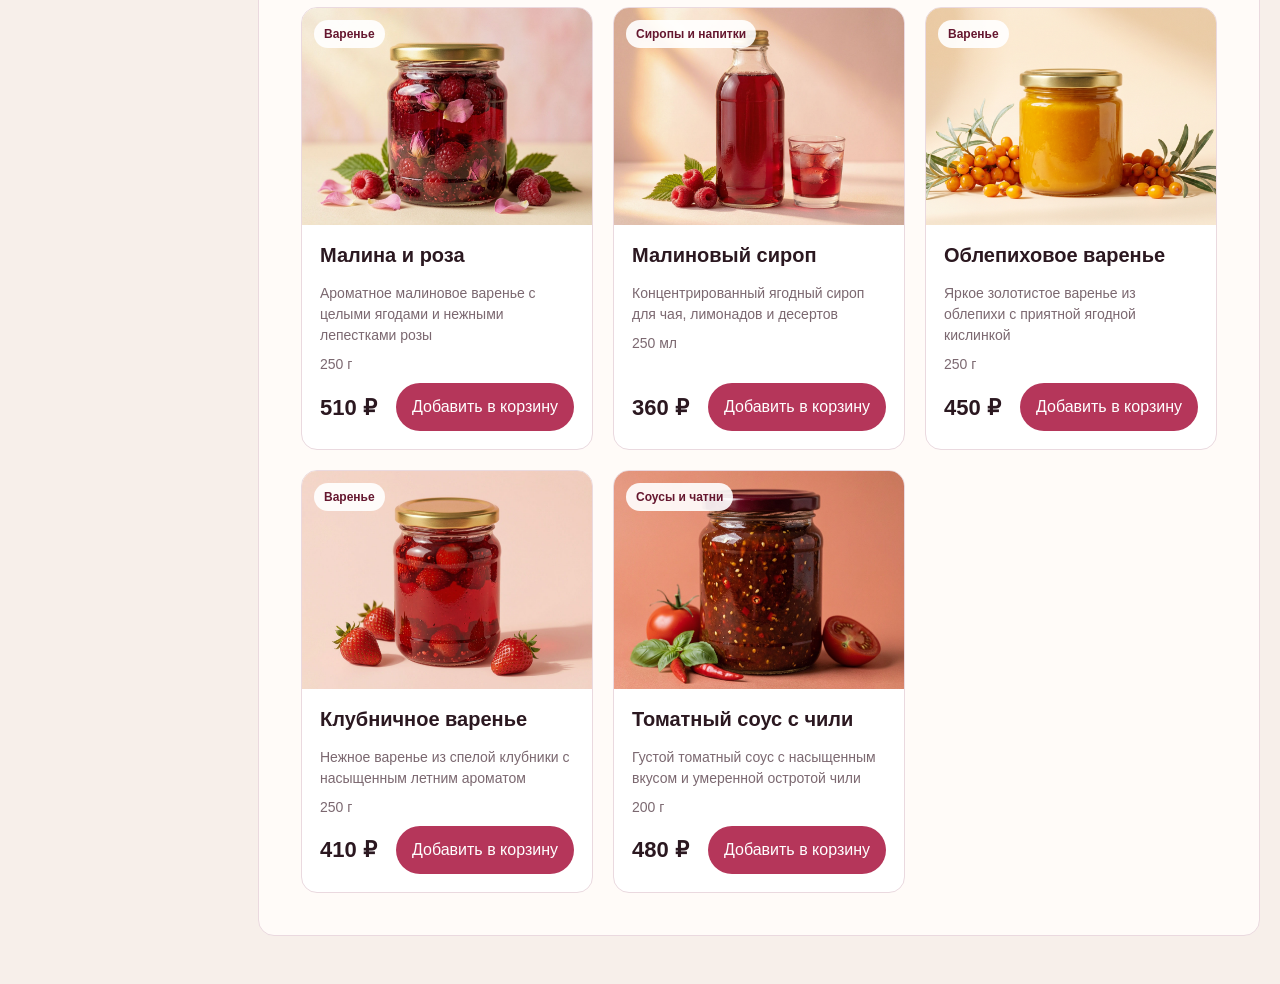
==== commit 046836ce: "Adding a window: order created" ====
--- a/web-shop/index.html
+++ b/web-shop/index.html
@@ -276,5 +276,32 @@
         </form>
       </div>
     </dialog>
+    <dialog
+      class="success-modal"
+      id="success-dialog"
+      aria-labelledby="success-title"
+    >
+      <div class="success-modal__panel">
+        <div class="success-modal__icon" aria-hidden="true">
+          ✓
+        </div>
+
+        <h2 id="success-title">
+          Заказ создан!
+        </h2>
+
+        <p>
+          Спасибо! Заказ получен, скоро с вами свяжутся.
+        </p>
+
+        <button
+          class="success-modal__button"
+          id="close-success-button"
+          type="button"
+        >
+          Вернуться в каталог
+        </button>
+      </div>
+    </dialog>
   </body>
 </html>
--- a/web-shop/style.css
+++ b/web-shop/style.css
@@ -1260,4 +1260,61 @@
 
 .order-form__submit:hover {
   background: var(--color-primary-dark);
+}
+
+.success-modal {
+  width: min(440px, calc(100% - 32px));
+  padding: 0;
+  background: transparent;
+  border: 0;
+  border-radius: var(--radius-medium);
+}
+
+.success-modal::backdrop {
+  background: rgba(43, 24, 32, 0.65);
+  backdrop-filter: blur(4px);
+}
+
+.success-modal__panel {
+  padding: 40px 28px;
+  text-align: center;
+  background: #ffffff;
+  border-radius: var(--radius-medium);
+}
+
+.success-modal__icon {
+  display: grid;
+  place-items: center;
+  width: 72px;
+  height: 72px;
+  margin: 0 auto 18px;
+  color: #ffffff;
+  background: var(--color-primary);
+  border-radius: 50%;
+  font-size: 38px;
+  font-weight: 700;
+}
+
+.success-modal__panel h2 {
+  margin-bottom: 10px;
+  font-size: 30px;
+}
+
+.success-modal__panel p {
+  margin-bottom: 24px;
+  color: var(--color-muted);
+}
+
+.success-modal__button {
+  padding: 12px 22px;
+  color: #ffffff;
+  background: var(--color-primary);
+  border: 0;
+  border-radius: 999px;
+  font-weight: 700;
+  cursor: pointer;
+}
+
+.success-modal__button:hover {
+  background: var(--color-primary-dark);
 }
